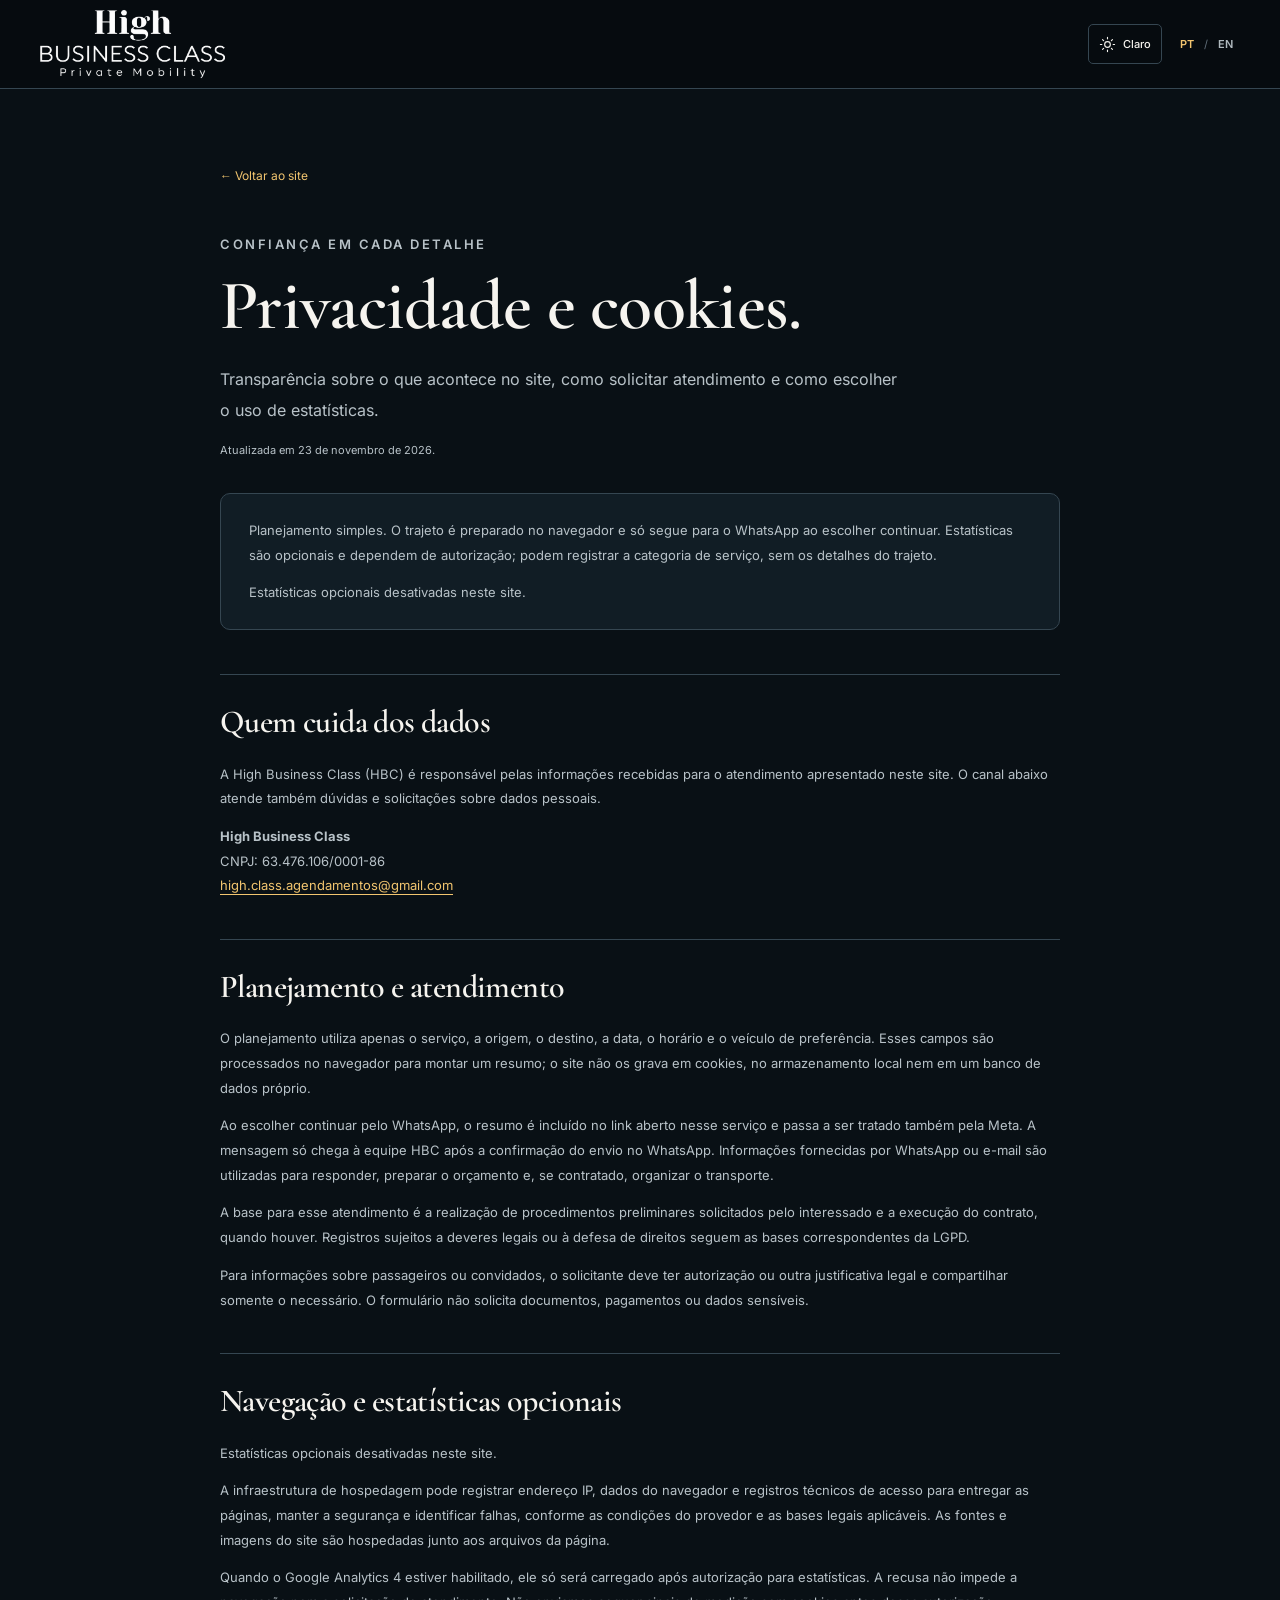
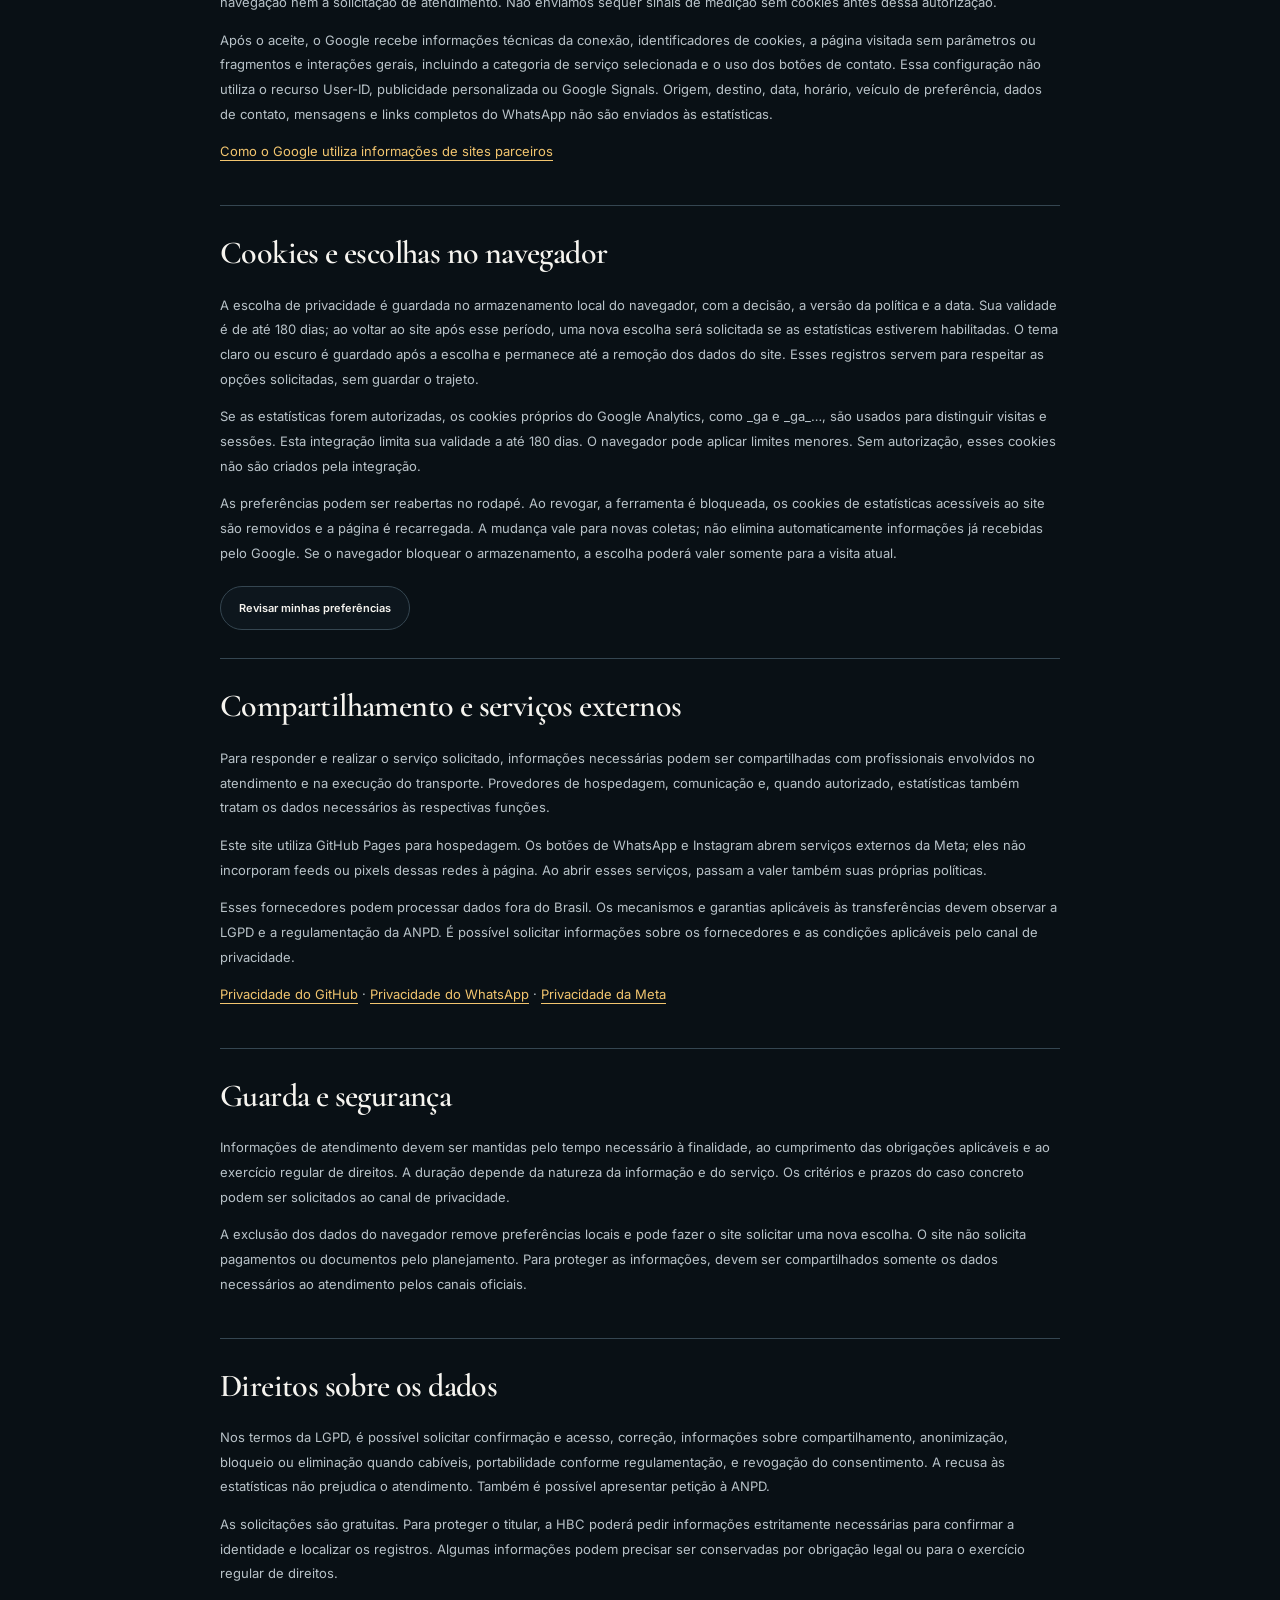
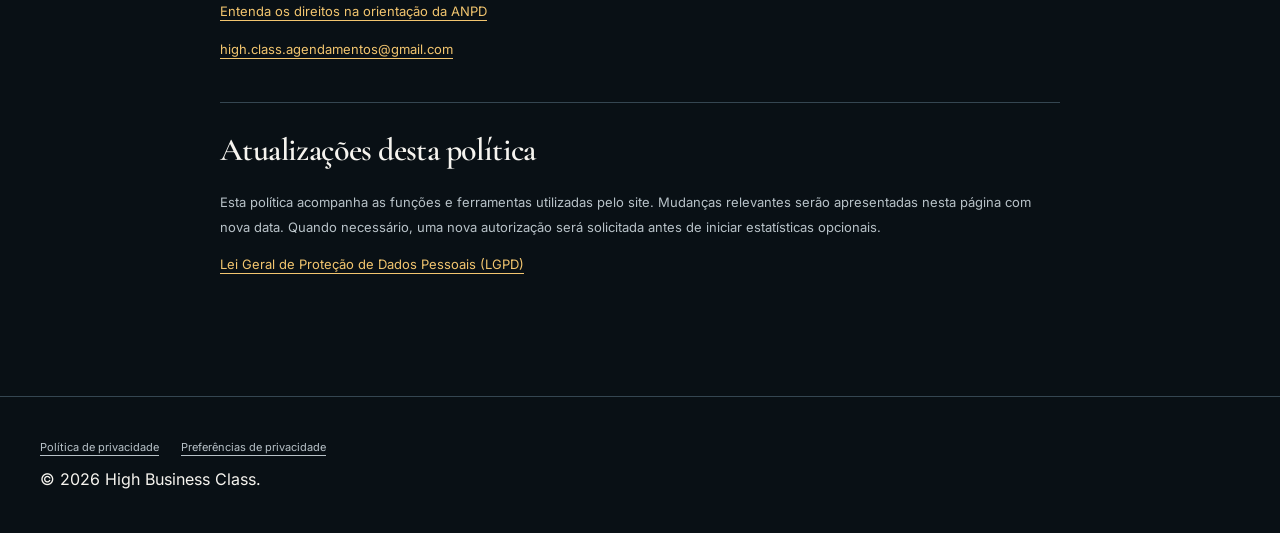
==== versoes/evolucao/privacidade.html @ b730ebbe "melhorando" ====
<!doctype html>
<html lang="pt-BR" data-theme="dark"><head><meta charset="utf-8"><meta name="viewport" content="width=device-width,initial-scale=1"><meta name="theme-color" content="#091015"><meta name="description" content="Política de privacidade, proteção de dados e preferências de cookies da High Business Class."><meta name="referrer" content="strict-origin-when-cross-origin"><title>Privacidade e cookies | High Business Class</title><script src="theme-init.js"></script><link rel="preload" href="assets/fonts/inter-latin.woff2" as="font" type="font/woff2" crossorigin><link rel="preload" href="assets/fonts/cormorant-latin.woff2" as="font" type="font/woff2" crossorigin><link rel="stylesheet" href="styles.css"><link rel="stylesheet" href="theme.css"><link rel="stylesheet" href="privacy.css"><script src="config.js" defer></script><script src="privacy-config.js" defer></script><script src="privacy.js" defer></script><script src="theme.js" defer></script></head><body class="privacy-page"><a data-privacy-pt="Pular para o conteúdo" data-privacy-en="Skip to content" class="skip-link" href="#conteudo">Pular para o conteúdo</a><header class="site-header"><div class="wrap header-inner"><a href="index.html" class="brand" aria-label="High Business Class — início" data-privacy-aria-pt="High Business Class — início" data-privacy-aria-en="High Business Class — home"><img class="logo" src="assets/logo-transparente.png" alt="High Business Class" width="1347" height="686"></a><div class="header-actions"><button id="theme-toggle" class="theme-toggle" type="button" aria-label="Ativar tema claro" disabled><svg class="icon theme-sun" viewBox="0 0 24 24" aria-hidden="true"><circle cx="12" cy="12" r="4"/><path d="M12 2v2m0 16v2M2 12h2m16 0h2M5 5l1.5 1.5m11 11L19 19M5 19l1.5-1.5m11-11L19 5"/></svg><svg class="icon theme-moon" viewBox="0 0 24 24" aria-hidden="true"><path d="M20.8 13.4A9 9 0 0 1 10.6 3.2 9 9 0 1 0 20.8 13.4Z"/></svg><span data-theme-label>Claro</span></button><div class="language" role="group" aria-label="Idioma / Language"><button class="lang-btn active" type="button" data-lang="pt" aria-pressed="true" lang="pt-BR">PT</button><span aria-hidden="true">/</span><button class="lang-btn" type="button" data-lang="en" aria-pressed="false" lang="en">EN</button></div></div></div></header><main id="conteudo" class="privacy-page-main"><a data-privacy-pt="← Voltar ao site" data-privacy-en="← Back to the website" href="index.html" class="privacy-back">← Voltar ao site</a><p data-privacy-pt="Confiança em cada detalhe" data-privacy-en="Care in every detail" class="kicker">Confiança em cada detalhe</p><h1 data-privacy-pt="Privacidade e cookies." data-privacy-en="Privacy and cookies.">Privacidade e cookies.</h1><p data-privacy-pt="Transparência sobre o que acontece no site, como solicitar atendimento e como escolher o uso de estatísticas." data-privacy-en="Transparency about what happens on the website, how service requests work and how to choose whether analytics are used." class="privacy-intro">Transparência sobre o que acontece no site, como solicitar atendimento e como escolher o uso de estatísticas.</p><p data-privacy-pt="Atualizada em 23 de novembro de 2026." data-privacy-en="Updated November 23, 2026." class="privacy-updated">Atualizada em 23 de novembro de 2026.</p><div class="privacy-summary"><p data-privacy-pt="Planejamento simples. O trajeto é preparado no navegador e só segue para o WhatsApp ao escolher continuar. Estatísticas são opcionais e dependem de autorização; podem registrar a categoria de serviço, sem os detalhes do trajeto." data-privacy-en="Simple planning. The journey is prepared in the browser and is passed to WhatsApp only when continuing is chosen. Analytics are optional and require permission; they may record the service category without journey details.">Planejamento simples. O trajeto é preparado no navegador e só segue para o WhatsApp ao escolher continuar. Estatísticas são opcionais e dependem de autorização; podem registrar a categoria de serviço, sem os detalhes do trajeto.</p><p data-privacy-status>Estatísticas opcionais desativadas neste site.</p></div><section><h2 data-privacy-pt="Quem cuida dos dados" data-privacy-en="Who handles the data">Quem cuida dos dados</h2><p data-privacy-pt="A High Business Class (HBC) é responsável pelas informações recebidas para o atendimento apresentado neste site. O canal abaixo atende também dúvidas e solicitações sobre dados pessoais." data-privacy-en="High Business Class (HBC) is responsible for information received to provide the services presented on this website. The contact below also handles personal data questions and requests.">A High Business Class (HBC) é responsável pelas informações recebidas para o atendimento apresentado neste site. O canal abaixo atende também dúvidas e solicitações sobre dados pessoais.</p><p><strong data-privacy-controller>High Business Class</strong><br><span data-privacy-tax-id>CNPJ: 63.476.106/0001-86</span><br><a href="mailto:high.class.agendamentos@gmail.com" data-privacy-email>high.class.agendamentos@gmail.com</a></p></section>
<section><h2 data-privacy-pt="Planejamento e atendimento" data-privacy-en="Journey planning and service">Planejamento e atendimento</h2><p data-privacy-pt="O planejamento utiliza apenas o serviço, a origem, o destino, a data, o horário e o veículo de preferência. Esses campos são processados no navegador para montar um resumo; o site não os grava em cookies, no armazenamento local nem em um banco de dados próprio." data-privacy-en="The planner uses only the service, pick-up, destination, date, time and preferred vehicle. These fields are processed in the browser to create a summary; the website does not save them in cookies, local storage or its own database.">O planejamento utiliza apenas o serviço, a origem, o destino, a data, o horário e o veículo de preferência. Esses campos são processados no navegador para montar um resumo; o site não os grava em cookies, no armazenamento local nem em um banco de dados próprio.</p><p data-privacy-pt="Ao escolher continuar pelo WhatsApp, o resumo é incluído no link aberto nesse serviço e passa a ser tratado também pela Meta. A mensagem só chega à equipe HBC após a confirmação do envio no WhatsApp. Informações fornecidas por WhatsApp ou e-mail são utilizadas para responder, preparar o orçamento e, se contratado, organizar o transporte." data-privacy-en="When continuing on WhatsApp, the summary is included in the link opened on that service and is also processed by Meta. The message reaches the HBC team only after sending is confirmed on WhatsApp. Details provided by WhatsApp or email are used to respond, prepare a quote and, if booked, arrange transportation.">Ao escolher continuar pelo WhatsApp, o resumo é incluído no link aberto nesse serviço e passa a ser tratado também pela Meta. A mensagem só chega à equipe HBC após a confirmação do envio no WhatsApp. Informações fornecidas por WhatsApp ou e-mail são utilizadas para responder, preparar o orçamento e, se contratado, organizar o transporte.</p><p data-privacy-pt="A base para esse atendimento é a realização de procedimentos preliminares solicitados pelo interessado e a execução do contrato, quando houver. Registros sujeitos a deveres legais ou à defesa de direitos seguem as bases correspondentes da LGPD." data-privacy-en="The legal basis for this service is taking preliminary steps requested by the individual and performing a contract, where applicable. Records subject to legal duties or the exercise of legal rights follow the corresponding LGPD bases.">A base para esse atendimento é a realização de procedimentos preliminares solicitados pelo interessado e a execução do contrato, quando houver. Registros sujeitos a deveres legais ou à defesa de direitos seguem as bases correspondentes da LGPD.</p><p data-privacy-pt="Para informações sobre passageiros ou convidados, o solicitante deve ter autorização ou outra justificativa legal e compartilhar somente o necessário. O formulário não solicita documentos, pagamentos ou dados sensíveis." data-privacy-en="For passenger or guest information, the person making the request must have permission or another lawful basis and share only what is necessary. The form does not request identity documents, payments or sensitive data.">Para informações sobre passageiros ou convidados, o solicitante deve ter autorização ou outra justificativa legal e compartilhar somente o necessário. O formulário não solicita documentos, pagamentos ou dados sensíveis.</p></section>
<section><h2 data-privacy-pt="Navegação e estatísticas opcionais" data-privacy-en="Browsing and optional analytics">Navegação e estatísticas opcionais</h2><p data-privacy-status role="status">Estatísticas opcionais desativadas neste site.</p><p data-privacy-pt="A infraestrutura de hospedagem pode registrar endereço IP, dados do navegador e registros técnicos de acesso para entregar as páginas, manter a segurança e identificar falhas, conforme as condições do provedor e as bases legais aplicáveis. As fontes e imagens do site são hospedadas junto aos arquivos da página." data-privacy-en="The hosting infrastructure may record IP addresses, browser information and technical access logs to deliver pages, maintain security and identify errors, subject to the provider’s terms and applicable legal bases. The website fonts and images are hosted with the page files.">A infraestrutura de hospedagem pode registrar endereço IP, dados do navegador e registros técnicos de acesso para entregar as páginas, manter a segurança e identificar falhas, conforme as condições do provedor e as bases legais aplicáveis. As fontes e imagens do site são hospedadas junto aos arquivos da página.</p><p data-privacy-pt="Quando o Google Analytics 4 estiver habilitado, ele só será carregado após autorização para estatísticas. A recusa não impede a navegação nem a solicitação de atendimento. Não enviamos sequer sinais de medição sem cookies antes dessa autorização." data-privacy-en="When Google Analytics 4 is enabled, it loads only after permission for analytics. Declining does not prevent browsing or requesting service. We do not send even cookieless measurement signals before this permission.">Quando o Google Analytics 4 estiver habilitado, ele só será carregado após autorização para estatísticas. A recusa não impede a navegação nem a solicitação de atendimento. Não enviamos sequer sinais de medição sem cookies antes dessa autorização.</p><p data-privacy-pt="Após o aceite, o Google recebe informações técnicas da conexão, identificadores de cookies, a página visitada sem parâmetros ou fragmentos e interações gerais, incluindo a categoria de serviço selecionada e o uso dos botões de contato. Essa configuração não utiliza o recurso User-ID, publicidade personalizada ou Google Signals. Origem, destino, data, horário, veículo de preferência, dados de contato, mensagens e links completos do WhatsApp não são enviados às estatísticas." data-privacy-en="After acceptance, Google receives connection information, cookie identifiers, the visited page without query strings or fragments, and general interactions, including the selected service category and use of contact buttons. This setup does not use User-ID, personalized advertising or Google Signals. Pick-up, destination, date, time, preferred vehicle, contact details, messages and full WhatsApp links are not sent to analytics.">Após o aceite, o Google recebe informações técnicas da conexão, identificadores de cookies, a página visitada sem parâmetros ou fragmentos e interações gerais, incluindo a categoria de serviço selecionada e o uso dos botões de contato. Essa configuração não utiliza o recurso User-ID, publicidade personalizada ou Google Signals. Origem, destino, data, horário, veículo de preferência, dados de contato, mensagens e links completos do WhatsApp não são enviados às estatísticas.</p><p><a data-privacy-pt="Como o Google utiliza informações de sites parceiros" data-privacy-en="How Google uses information from partner websites" href="https://policies.google.com/technologies/partner-sites?hl=pt-BR" target="_blank" rel="noopener noreferrer">Como o Google utiliza informações de sites parceiros</a></p></section>
<section><h2 data-privacy-pt="Cookies e escolhas no navegador" data-privacy-en="Cookies and browser choices">Cookies e escolhas no navegador</h2><p data-privacy-pt="A escolha de privacidade é guardada no armazenamento local do navegador, com a decisão, a versão da política e a data. Sua validade é de até 180 dias; ao voltar ao site após esse período, uma nova escolha será solicitada se as estatísticas estiverem habilitadas. O tema claro ou escuro é guardado após a escolha e permanece até a remoção dos dados do site. Esses registros servem para respeitar as opções solicitadas, sem guardar o trajeto." data-privacy-en="The privacy choice is saved in the browser’s local storage with the decision, policy version and date. It is valid for up to 180 days; on returning after that period, a new choice will be requested if analytics are enabled. The light or dark theme is saved after selection and remains until site data is removed. These records respect the requested options without storing the journey.">A escolha de privacidade é guardada no armazenamento local do navegador, com a decisão, a versão da política e a data. Sua validade é de até 180 dias; ao voltar ao site após esse período, uma nova escolha será solicitada se as estatísticas estiverem habilitadas. O tema claro ou escuro é guardado após a escolha e permanece até a remoção dos dados do site. Esses registros servem para respeitar as opções solicitadas, sem guardar o trajeto.</p><p data-privacy-pt="Se as estatísticas forem autorizadas, os cookies próprios do Google Analytics, como _ga e _ga_…, são usados para distinguir visitas e sessões. Esta integração limita sua validade a até 180 dias. O navegador pode aplicar limites menores. Sem autorização, esses cookies não são criados pela integração." data-privacy-en="If analytics are allowed, first-party Google Analytics cookies, such as _ga and _ga_…, distinguish visits and sessions. This integration limits their lifetime to up to 180 days. The browser may apply shorter limits. Without permission, this integration does not create these cookies.">Se as estatísticas forem autorizadas, os cookies próprios do Google Analytics, como _ga e _ga_…, são usados para distinguir visitas e sessões. Esta integração limita sua validade a até 180 dias. O navegador pode aplicar limites menores. Sem autorização, esses cookies não são criados pela integração.</p><p data-privacy-pt="As preferências podem ser reabertas no rodapé. Ao revogar, a ferramenta é bloqueada, os cookies de estatísticas acessíveis ao site são removidos e a página é recarregada. A mudança vale para novas coletas; não elimina automaticamente informações já recebidas pelo Google. Se o navegador bloquear o armazenamento, a escolha poderá valer somente para a visita atual." data-privacy-en="Preferences can be reopened in the footer. When permission is withdrawn, the tool is blocked, analytics cookies accessible to the website are removed and the page reloads. This affects new collection; it does not automatically erase information already received by Google. If the browser blocks storage, the choice may apply only to the current visit.">As preferências podem ser reabertas no rodapé. Ao revogar, a ferramenta é bloqueada, os cookies de estatísticas acessíveis ao site são removidos e a página é recarregada. A mudança vale para novas coletas; não elimina automaticamente informações já recebidas pelo Google. Se o navegador bloquear o armazenamento, a escolha poderá valer somente para a visita atual.</p><button data-privacy-pt="Revisar minhas preferências" data-privacy-en="Review my preferences" type="button" class="privacy-choice privacy-preference-button" data-privacy-open hidden>Revisar minhas preferências</button></section>
<section><h2 data-privacy-pt="Compartilhamento e serviços externos" data-privacy-en="Sharing and external services">Compartilhamento e serviços externos</h2><p data-privacy-pt="Para responder e realizar o serviço solicitado, informações necessárias podem ser compartilhadas com profissionais envolvidos no atendimento e na execução do transporte. Provedores de hospedagem, comunicação e, quando autorizado, estatísticas também tratam os dados necessários às respectivas funções." data-privacy-en="To respond and provide the requested service, necessary information may be shared with professionals involved in handling the request and delivering transportation. Hosting, communication and, when allowed, analytics providers also process information needed for their respective functions.">Para responder e realizar o serviço solicitado, informações necessárias podem ser compartilhadas com profissionais envolvidos no atendimento e na execução do transporte. Provedores de hospedagem, comunicação e, quando autorizado, estatísticas também tratam os dados necessários às respectivas funções.</p><p data-privacy-pt="Este site utiliza GitHub Pages para hospedagem. Os botões de WhatsApp e Instagram abrem serviços externos da Meta; eles não incorporam feeds ou pixels dessas redes à página. Ao abrir esses serviços, passam a valer também suas próprias políticas." data-privacy-en="This website uses GitHub Pages for hosting. The WhatsApp and Instagram buttons open external Meta services; they do not embed feeds or tracking pixels from these networks in the page. When these services are opened, their own policies also apply.">Este site utiliza GitHub Pages para hospedagem. Os botões de WhatsApp e Instagram abrem serviços externos da Meta; eles não incorporam feeds ou pixels dessas redes à página. Ao abrir esses serviços, passam a valer também suas próprias políticas.</p><p data-privacy-pt="Esses fornecedores podem processar dados fora do Brasil. Os mecanismos e garantias aplicáveis às transferências devem observar a LGPD e a regulamentação da ANPD. É possível solicitar informações sobre os fornecedores e as condições aplicáveis pelo canal de privacidade." data-privacy-en="These providers may process data outside Brazil. The applicable transfer mechanisms and safeguards must follow the LGPD and ANPD regulations. Information about providers and the applicable arrangements can be requested through the privacy contact.">Esses fornecedores podem processar dados fora do Brasil. Os mecanismos e garantias aplicáveis às transferências devem observar a LGPD e a regulamentação da ANPD. É possível solicitar informações sobre os fornecedores e as condições aplicáveis pelo canal de privacidade.</p><p><a data-privacy-pt="Privacidade do GitHub" data-privacy-en="GitHub privacy" href="https://docs.github.com/en/site-policy/privacy-policies/github-general-privacy-statement" target="_blank" rel="noopener noreferrer">Privacidade do GitHub</a> · <a data-privacy-pt="Privacidade do WhatsApp" data-privacy-en="WhatsApp privacy" href="https://www.whatsapp.com/legal/privacy-policy" target="_blank" rel="noopener noreferrer">Privacidade do WhatsApp</a> · <a data-privacy-pt="Privacidade da Meta" data-privacy-en="Meta privacy" href="https://www.facebook.com/privacy/policy/" target="_blank" rel="noopener noreferrer">Privacidade da Meta</a></p></section>
<section><h2 data-privacy-pt="Guarda e segurança" data-privacy-en="Retention and security">Guarda e segurança</h2><p data-privacy-pt="Informações de atendimento devem ser mantidas pelo tempo necessário à finalidade, ao cumprimento das obrigações aplicáveis e ao exercício regular de direitos. A duração depende da natureza da informação e do serviço. Os critérios e prazos do caso concreto podem ser solicitados ao canal de privacidade." data-privacy-en="Service information should be retained for the time needed for its purpose, applicable obligations and the exercise of legal rights. The period depends on the information and service involved. The criteria and timeframes applicable to a specific case can be requested through the privacy contact.">Informações de atendimento devem ser mantidas pelo tempo necessário à finalidade, ao cumprimento das obrigações aplicáveis e ao exercício regular de direitos. A duração depende da natureza da informação e do serviço. Os critérios e prazos do caso concreto podem ser solicitados ao canal de privacidade.</p><p data-privacy-pt="A exclusão dos dados do navegador remove preferências locais e pode fazer o site solicitar uma nova escolha. O site não solicita pagamentos ou documentos pelo planejamento. Para proteger as informações, devem ser compartilhados somente os dados necessários ao atendimento pelos canais oficiais." data-privacy-en="Deleting browser site data removes local preferences and may prompt a new choice. The planner does not request payments or identity documents. To protect information, only details needed for the service should be shared through official channels.">A exclusão dos dados do navegador remove preferências locais e pode fazer o site solicitar uma nova escolha. O site não solicita pagamentos ou documentos pelo planejamento. Para proteger as informações, devem ser compartilhados somente os dados necessários ao atendimento pelos canais oficiais.</p></section>
<section><h2 data-privacy-pt="Direitos sobre os dados" data-privacy-en="Personal data rights">Direitos sobre os dados</h2><p data-privacy-pt="Nos termos da LGPD, é possível solicitar confirmação e acesso, correção, informações sobre compartilhamento, anonimização, bloqueio ou eliminação quando cabíveis, portabilidade conforme regulamentação, e revogação do consentimento. A recusa às estatísticas não prejudica o atendimento. Também é possível apresentar petição à ANPD." data-privacy-en="Under the LGPD, requests may include confirmation and access, correction, sharing information, anonymization, blocking or deletion where applicable, portability under applicable regulations, and withdrawal of consent. Declining analytics does not affect the service. A petition may also be submitted to the ANPD.">Nos termos da LGPD, é possível solicitar confirmação e acesso, correção, informações sobre compartilhamento, anonimização, bloqueio ou eliminação quando cabíveis, portabilidade conforme regulamentação, e revogação do consentimento. A recusa às estatísticas não prejudica o atendimento. Também é possível apresentar petição à ANPD.</p><p data-privacy-pt="As solicitações são gratuitas. Para proteger o titular, a HBC poderá pedir informações estritamente necessárias para confirmar a identidade e localizar os registros. Algumas informações podem precisar ser conservadas por obrigação legal ou para o exercício regular de direitos." data-privacy-en="Requests are free of charge. To protect the individual, HBC may request information strictly necessary to confirm identity and locate records. Some information may need to be retained for legal obligations or the exercise of legal rights.">As solicitações são gratuitas. Para proteger o titular, a HBC poderá pedir informações estritamente necessárias para confirmar a identidade e localizar os registros. Algumas informações podem precisar ser conservadas por obrigação legal ou para o exercício regular de direitos.</p><p><a data-privacy-pt="Entenda os direitos na orientação da ANPD" data-privacy-en="Read the ANPD guidance on data rights" href="https://www.gov.br/anpd/pt-br/assuntos/titular-de-dados/direito-dos-titulares" target="_blank" rel="noopener noreferrer">Entenda os direitos na orientação da ANPD</a></p><p><a href="mailto:high.class.agendamentos@gmail.com" data-privacy-email>high.class.agendamentos@gmail.com</a></p></section>
<section><h2 data-privacy-pt="Atualizações desta política" data-privacy-en="Updates to this policy">Atualizações desta política</h2><p data-privacy-pt="Esta política acompanha as funções e ferramentas utilizadas pelo site. Mudanças relevantes serão apresentadas nesta página com nova data. Quando necessário, uma nova autorização será solicitada antes de iniciar estatísticas opcionais." data-privacy-en="This policy reflects the features and tools used by the website. Relevant changes will be shown on this page with a new date. When needed, fresh permission will be requested before optional analytics begin.">Esta política acompanha as funções e ferramentas utilizadas pelo site. Mudanças relevantes serão apresentadas nesta página com nova data. Quando necessário, uma nova autorização será solicitada antes de iniciar estatísticas opcionais.</p><p><a data-privacy-pt="Lei Geral de Proteção de Dados Pessoais (LGPD)" data-privacy-en="Brazilian General Data Protection Law (LGPD)" href="https://www.planalto.gov.br/ccivil_03/_ato2015-2018/2018/lei/l13709.htm" target="_blank" rel="noopener noreferrer">Lei Geral de Proteção de Dados Pessoais (LGPD)</a></p></section></main><footer><div class="wrap"><div class="privacy-links"><a data-privacy-pt="Política de privacidade" data-privacy-en="Privacy policy" href="privacidade.html" data-privacy-policy-link>Política de privacidade</a><button data-privacy-pt="Preferências de privacidade" data-privacy-en="Privacy preferences" type="button" class="privacy-link-button" data-privacy-open hidden>Preferências de privacidade</button></div><p data-privacy-pt="© 2026 High Business Class." data-privacy-en="© 2026 High Business Class." class="privacy-updated">© 2026 High Business Class.</p></div></footer><aside id="privacy-banner" class="privacy-banner" aria-labelledby="privacy-banner-title" hidden>
<div><h2 data-privacy-pt="Uma escolha sobre a sua privacidade" data-privacy-en="A choice about your privacy" id="privacy-banner-title">Uma escolha sobre a sua privacidade</h2><p data-privacy-pt="Com autorização, usamos o Google Analytics para entender o uso do site e melhorar a experiência. A categoria de serviço pode ser medida; os detalhes do trajeto ficam de fora. Aceitar é opcional e a recusa não limita o atendimento." data-privacy-en="With permission, we use Google Analytics to understand website usage and improve the experience. The service category may be measured; journey details are excluded. Accepting is optional and declining does not limit the service.">Com autorização, usamos o Google Analytics para entender o uso do site e melhorar a experiência. A categoria de serviço pode ser medida; os detalhes do trajeto ficam de fora. Aceitar é opcional e a recusa não limita o atendimento.</p><p><a data-privacy-pt="Leia a política de privacidade" data-privacy-en="Read the privacy policy" href="privacidade.html" data-privacy-policy-link>Leia a política de privacidade</a></p></div>
<div class="privacy-banner-actions"><button data-privacy-pt="Rejeitar estatísticas" data-privacy-en="Reject analytics" type="button" class="privacy-choice" data-privacy-reject>Rejeitar estatísticas</button><button data-privacy-pt="Aceitar estatísticas" data-privacy-en="Accept analytics" type="button" class="privacy-choice" data-privacy-accept>Aceitar estatísticas</button><button data-privacy-pt="Escolher preferências" data-privacy-en="Choose preferences" type="button" class="privacy-link-button" data-privacy-open>Escolher preferências</button></div>
</aside>
<dialog id="privacy-dialog" class="privacy-dialog" aria-labelledby="privacy-dialog-title" aria-describedby="privacy-dialog-description" aria-modal="true">
<div class="privacy-dialog-heading"><h2 data-privacy-pt="Privacidade, com clareza." data-privacy-en="Privacy, made clear." id="privacy-dialog-title">Privacidade, com clareza.</h2><button class="privacy-close" type="button" data-privacy-close aria-label="Fechar preferências" data-privacy-aria-pt="Fechar preferências" data-privacy-aria-en="Close preferences">×</button></div><p data-privacy-pt="As funções do site continuam disponíveis em qualquer escolha. É possível alterar a autorização a qualquer momento neste painel." data-privacy-en="The website remains available whichever option is chosen. Permission can be changed at any time in this panel." id="privacy-dialog-description">As funções do site continuam disponíveis em qualquer escolha. É possível alterar a autorização a qualquer momento neste painel.</p><div class="privacy-category"><h3><span data-privacy-pt="Funcionamento e preferências" data-privacy-en="Functionality and preferences">Funcionamento e preferências</span><span data-privacy-pt="Sempre disponíveis" data-privacy-en="Always available">Sempre disponíveis</span></h3><p data-privacy-pt="Guardamos a escolha de privacidade e o tema solicitado no próprio navegador. Os dados do planejamento não são gravados nesse armazenamento." data-privacy-en="The privacy choice and selected theme are saved in the browser itself. Journey details are not saved in this storage.">Guardamos a escolha de privacidade e o tema solicitado no próprio navegador. Os dados do planejamento não são gravados nesse armazenamento.</p></div><div class="privacy-category"><label for="privacy-analytics"><span data-privacy-pt="Estatísticas de navegação" data-privacy-en="Browsing analytics">Estatísticas de navegação</span><input id="privacy-analytics" type="checkbox" disabled></label><p data-privacy-pt="Se autorizado, o Google Analytics utiliza cookies para medir visitas, interações gerais e a categoria de serviço. Origem, destino, data, horário, veículo de preferência, mensagens e contatos ficam de fora. Sem publicidade personalizada." data-privacy-en="If allowed, Google Analytics uses cookies to measure visits, general interactions and the service category. Pick-up, destination, date, time, preferred vehicle, messages and contact details are excluded. No personalized advertising.">Se autorizado, o Google Analytics utiliza cookies para medir visitas, interações gerais e a categoria de serviço. Origem, destino, data, horário, veículo de preferência, mensagens e contatos ficam de fora. Sem publicidade personalizada.</p><p data-privacy-status role="status">Estatísticas opcionais desativadas neste site.</p></div><p data-privacy-pt="Ao retirar uma autorização já ativa, a página será atualizada para interromper a ferramenta. Isso não apaga automaticamente dados enviados anteriormente; a exclusão pode ser solicitada pelo canal indicado na política." data-privacy-en="When existing permission is withdrawn, the page will reload to stop the tool. This does not automatically erase data already sent; deletion can be requested using the contact in the policy.">Ao retirar uma autorização já ativa, a página será atualizada para interromper a ferramenta. Isso não apaga automaticamente dados enviados anteriormente; a exclusão pode ser solicitada pelo canal indicado na política.</p><p><a data-privacy-pt="Conheça a política de privacidade" data-privacy-en="View the privacy policy" href="privacidade.html" data-privacy-policy-link>Conheça a política de privacidade</a></p><p data-privacy-storage-note role="status" hidden></p><div class="privacy-dialog-actions"><button data-privacy-pt="Rejeitar estatísticas" data-privacy-en="Reject analytics" type="button" class="privacy-choice" data-privacy-reject>Rejeitar estatísticas</button><button data-privacy-pt="Aceitar estatísticas" data-privacy-en="Accept analytics" type="button" class="privacy-choice" data-privacy-accept>Aceitar estatísticas</button><button data-privacy-pt="Salvar preferências" data-privacy-en="Save preferences" type="button" class="privacy-choice privacy-save" data-privacy-save>Salvar preferências</button></div></dialog></body></html>
---- versoes/evolucao/styles.css ----
@font-face{font-family:Inter;src:url('assets/fonts/inter-latin.woff2') format('woff2');font-style:normal;font-weight:100 900;font-display:swap}
@font-face{font-family:'Cormorant Garamond';src:url('assets/fonts/cormorant-latin.woff2') format('woff2');font-style:normal;font-weight:500 700;font-display:swap}
@font-face{font-family:'Cormorant Garamond';src:url('assets/fonts/cormorant-italic-latin.woff2') format('woff2');font-style:italic;font-weight:500 700;font-display:swap}
:root{--bg:#091015;--bg2:#0d151b;--card:#111a21;--gold:#d9a94f;--gold2:#f2c56f;--white:#f6f4ef;--muted:#b1babf;--line:#2b363f;--wa:#20a951;--radius:8px}
*{box-sizing:border-box}html{scroll-behavior:smooth;scroll-padding-top:100px}body{margin:0;background:var(--bg);color:var(--white);font-family:Inter,Arial,sans-serif;-webkit-font-smoothing:antialiased}a{color:inherit;text-decoration:none}button,input{font:inherit}button,a{-webkit-tap-highlight-color:transparent}button{cursor:pointer}img{max-width:100%;display:block}button{color:inherit}a:focus-visible,button:focus-visible,summary:focus-visible{outline:3px solid var(--gold2);outline-offset:5px}a,button{touch-action:manipulation}h1,h2,h3,p{margin-top:0}h1,h2{font-family:'Cormorant Garamond',Georgia,serif;font-weight:600}h1,h2{text-wrap:balance}h2{font-size:clamp(38px,4vw,54px);line-height:1.04;letter-spacing:-.6px;margin-bottom:15px}.wrap{width:min(1200px,calc(100% - 80px));margin-inline:auto}.icon{height:22px;width:22px;flex-shrink:0;fill:none;stroke:currentColor;stroke-width:1.6;stroke-linecap:round;stroke-linejoin:round}.icon .filled{fill:currentColor;stroke:none}.icon-library{position:absolute;width:0;height:0;overflow:hidden}.skip-link{position:fixed;left:16px;top:12px;background:var(--gold2);color:#10171d;padding:12px 20px;border-radius:4px;z-index:300;transform:translateY(-180%)}.skip-link:focus{transform:none}[hidden]{display:none!important}.kicker,.eyebrow{font-size:11px;font-weight:600;letter-spacing:2.5px;text-transform:uppercase;color:var(--gold2);line-height:1.7;margin-bottom:13px}.gold-text{color:var(--gold2);font-weight:500}.btn{display:inline-flex;align-items:center;justify-content:center;gap:16px;border-radius:26px;min-height:48px;padding:13px 22px;border:1px solid var(--gold);font-size:12px;line-height:1.35;font-weight:700;transition:background .2s,border-color .2s;white-space:nowrap}.btn .icon{width:17px;height:17px}.btn.gold{color:#10171d;background:var(--gold)}.btn.gold:hover{background:var(--gold2);border-color:var(--gold2)}.btn.dark{color:var(--white);background:#111a21;border-color:#62707b}.btn.dark:hover{background:#1c2933;border-color:var(--gold2)}.text-link{display:inline-flex;gap:16px;align-items:center;font-size:12px;font-weight:600;color:var(--gold2);min-height:40px}.text-link .icon{width:18px;height:18px;transition:transform .2s}.text-link:hover .icon{transform:translateX(4px)}
.site-header{position:sticky;top:0;z-index:100;background:rgba(7,12,16,.96);border-bottom:1px solid var(--line);backdrop-filter:blur(12px)}.header-inner{min-height:88px;display:flex;gap:25px;align-items:center}.brand{flex-shrink:0}.logo{width:177px;height:auto}.links{display:flex;gap:22px;margin-left:auto;align-items:center;font-size:12px;color:#e1e5e7}.links a{min-height:44px;display:flex;align-items:center;white-space:nowrap}.links a:hover{color:var(--gold2)}.header-actions{display:flex;align-items:center;gap:17px}.header-quote{font-size:11px;min-height:41px;padding:10px 17px;gap:12px}.header-quote .icon{width:15px;height:15px}.language{display:flex;align-items:center;font-size:11px;gap:3px}.language>span{color:#62707b}.lang-btn{min-width:29px;min-height:39px;padding:7px 4px;border:0;background:transparent;color:#afb9be;font-size:11px;font-weight:600}.lang-btn.active{color:var(--gold2)}.menu-toggle{display:none;background:transparent;border:1px solid #36424b;border-radius:5px;width:42px;height:42px;align-items:center;justify-content:center}
.hero{min-height:650px;position:relative;display:flex;align-items:center;overflow:hidden;background:#05090c}.hero-photo{position:absolute;inset:0;width:100%;height:100%;object-fit:cover;object-position:65% 52%}.hero:after{content:'';position:absolute;inset:0;background:linear-gradient(90deg,rgba(5,13,18,.97) 0%,rgba(5,13,18,.9) 27%,rgba(5,13,18,.63) 47%,rgba(5,13,18,.2) 68%,rgba(5,13,18,.08) 100%)}.hero-wrap{position:relative;z-index:2}.hero-content{padding:94px 0 107px;max-width:645px}.eyebrow{letter-spacing:2px;margin-bottom:21px}.hero h1{font-size:clamp(56px,5.6vw,78px);line-height:.98;letter-spacing:-1.2px;margin-bottom:27px}.hero h1>span,.hero h1>em{display:block}.hero h1>em{margin-top:8px}.hero-description{font-size:15px;line-height:1.8;color:#d8dee1;max-width:490px;margin-bottom:30px}.hero-actions{display:flex;flex-wrap:wrap;gap:12px}.hero-caption{position:absolute;right:28px;bottom:19px;font-size:9px;letter-spacing:.3px;color:#e4e7e9;z-index:2;text-shadow:0 1px 4px #000}.featurebar{background:#101920;border-top:1px solid var(--line);border-bottom:1px solid var(--line)}.features{display:grid;grid-template-columns:repeat(5,1fr)}.feature{padding:25px 18px;display:flex;align-items:center;gap:12px;border-right:1px solid var(--line);font-size:11px;line-height:1.6;font-weight:500}.feature:first-child{padding-left:0}.feature:last-child{border-right:0;padding-right:0}.feature .icon{color:var(--gold2);width:25px;height:25px}
section:not(.hero):not(.contact-banner):not(.booking-review){padding-block:86px}.section-top{display:flex;align-items:flex-end;justify-content:space-between;gap:48px;margin-bottom:34px}.section-top>div{max-width:780px}.section-top h2{max-width:750px}.section-description{font-size:13px;line-height:1.8;color:var(--muted);margin-bottom:0}.section-top>.btn{flex-shrink:0;margin-bottom:3px}.services-section{background:#0c151b}.service-grid{display:grid;grid-template-columns:repeat(3,minmax(0,1fr));gap:23px}.service{background:#111d25;border:1px solid #2a3740;border-radius:var(--radius);overflow:hidden;transition:border-color .2s}.service:hover{border-color:#846b3d}.service-img{aspect-ratio:1.62;overflow:hidden;background:#1b252b}.service-img img{width:100%;height:100%;object-fit:cover}.service-body{padding:22px 23px 18px}.service-title{display:flex;gap:12px;align-items:baseline;margin-bottom:10px}.service-index{font-size:10px;font-weight:500;letter-spacing:1px;color:var(--gold)}.service h3{font-family:Inter,Arial,sans-serif;font-size:16px;font-weight:600;letter-spacing:-.3px;margin:0;line-height:1.4}.service-body>p{font-size:12px;line-height:1.8;color:var(--muted);min-height:44px;margin-bottom:15px}.service .text-link{width:100%;border-top:1px solid #2a3740;padding-top:15px;justify-content:space-between}.image-note{font-size:10px;color:#95a0a7;margin:20px 0 0;text-align:right}.fleet-section{background:#091015}.gallery-tip{color:#a6b1b7;font-size:11px;line-height:1.7;flex-shrink:0;margin:0 0 5px}.fleet-grid{display:grid;grid-template-columns:repeat(4,minmax(0,1fr));gap:18px}.vehicle{background:#0e171e;border:1px solid #29353e;border-radius:var(--radius);overflow:hidden}.vehicle-main{display:block;position:relative;border:0;padding:0;width:100%;height:185px;background:#091015}.vehicle-main img{width:100%;height:100%;object-fit:cover}.vehicle-main>.icon{position:absolute;right:10px;bottom:10px;background:rgba(6,12,16,.8);padding:7px;width:33px;height:33px;border-radius:4px;color:#f6f4ef}.vehicle-main:hover>.icon{background:#6d5226}.vehicle-body{padding:18px 15px 15px}.vehicle h3{font-size:13px;font-weight:600;line-height:1.4;margin-bottom:7px}.vehicle-body>p{font-size:10px;color:var(--muted);line-height:1.6;margin-bottom:15px}.vehicle-links{display:flex;min-height:107px;flex-direction:column;justify-content:flex-end;gap:10px}.vehicle .text-link{font-size:10px;gap:10px;justify-content:space-between;width:100%}.mini-gallery{display:flex;gap:6px;margin-bottom:auto}.thumbnail{position:relative;padding:0;border:1px solid #3c4c57;border-radius:4px;overflow:hidden;background:#091015;width:60px;height:43px}.thumbnail img{width:100%;height:100%;object-fit:cover}.thumbnail .icon{display:none}.thumbnail:hover{border-color:var(--gold2)}
.contact-banner{position:relative;overflow:hidden;isolation:isolate;background:#0a151b;padding:68px 0}.contact-photo{position:absolute;inset:0;width:100%;height:100%;object-fit:cover;object-position:center 40%;z-index:-2}.contact-banner:after{content:'';position:absolute;inset:0;z-index:-1;background:linear-gradient(90deg,rgba(4,12,18,.97),rgba(4,12,18,.88) 40%,rgba(4,12,18,.55))}.contact-grid{display:grid;grid-template-columns:minmax(0,1fr) 365px;gap:85px;align-items:center}.contact-content h2{font-size:clamp(43px,4.5vw,62px);line-height:1.01;margin-bottom:19px}.contact-content h2>span,.contact-content h2>em{display:block}.contact-content h2>em{margin-top:6px}.contact-content>p:not(.kicker){font-size:13px;line-height:1.9;max-width:370px;color:#c2cbd0;margin-bottom:0}.contact-card{padding:27px;border:1px solid #52606b;border-radius:var(--radius);background:rgba(10,21,28,.94)}.contact-card>.kicker{font-size:10px;margin-bottom:15px}.contact-number{display:flex;align-items:center;gap:11px;font-size:22px;font-weight:600;margin-bottom:23px;letter-spacing:-.4px}.contact-number .icon{width:20px;height:20px;color:var(--gold2)}.contact-card .btn{width:100%;justify-content:space-between}.contact-email{display:flex;align-items:center;gap:9px;font-size:10px;line-height:1.7;color:#ccd4d9;margin-top:20px}.contact-email .icon{width:16px;height:16px}.contact-email span{overflow-wrap:anywhere}.social-link{display:inline-flex;align-items:center;gap:9px;min-height:42px;font-size:11px;color:var(--gold2)}.social-link .icon{width:17px;height:17px}.contact-card .social-link{margin-top:10px}
.founder-section{background:#0d161d}.founder-grid{display:grid;grid-template-columns:minmax(0,.77fr) minmax(0,1.3fr);gap:74px;align-items:start}.founder-photo-wrap{margin:11px 0 0;position:sticky;top:123px}.founder-photo{width:100%;height:auto;aspect-ratio:3/4.3;object-fit:cover;object-position:center 25%;border-radius:6px;border:1px solid #3a4851}.founder-photo-wrap:before{content:'';position:absolute;left:13px;right:-13px;top:13px;bottom:87px;border:1px solid #715d38;border-radius:6px;z-index:-1}.founder-photo-wrap figcaption{padding:20px 0 0;display:grid;gap:6px}.founder-photo-wrap figcaption strong{font-family:'Cormorant Garamond',Georgia,serif;font-size:27px;font-weight:500}.founder-photo-wrap figcaption span{font-size:9px;letter-spacing:1.1px;text-transform:uppercase;color:var(--gold2);line-height:1.6}.founder-copy h2{max-width:560px;font-size:clamp(39px,3.7vw,52px);margin-bottom:26px}.founder-copy>p:not(.kicker){font-size:13px;line-height:1.95;color:#b8c2c8;margin-bottom:17px}.founder-copy>p.founder-closing{color:#f0ece3;margin-top:24px}.founder-signature{font-family:'Cormorant Garamond',Georgia,serif;font-size:29px;margin-top:26px;padding-top:20px;border-top:1px solid #34434d}.founder-signature span{display:block;font-family:Inter,Arial,sans-serif;font-size:9px;letter-spacing:1.3px;text-transform:uppercase;color:var(--gold2);margin-top:9px;line-height:1.7}
footer{background:#071016;border-top:1px solid #28343e;padding:45px 0 22px}.footer{display:grid;grid-template-columns:1fr .85fr 1.25fr;gap:60px;align-items:start}.footer-logo{width:177px;height:auto}.footer-tagline{font-size:10px;line-height:1.9;color:#96a4ad;max-width:230px;margin-top:16px;margin-bottom:0}.footer-links{display:grid;grid-template-columns:repeat(2,1fr);gap:0 20px;font-size:11px;color:#bcc7ce}.footer-links>a{display:flex;align-items:center;min-height:35px}.footer-links>a:hover{color:var(--gold2)}.footer-contact{display:grid;gap:13px;font-size:11px;color:#c3cdd4;padding-top:6px}.footer-contact>a{overflow-wrap:anywhere;line-height:1.7}.contact-link{display:flex;align-items:center;gap:12px}.contact-link .icon{width:15px;height:15px;color:var(--gold2)}.copyright{border-top:1px solid #26333d;padding-top:20px;margin-top:35px;display:flex;justify-content:space-between;gap:20px;font-size:9px;color:#87959e;line-height:1.7}.float-wa{position:fixed;right:23px;bottom:23px;display:grid;place-items:center;z-index:90;background:var(--wa);color:#fff;width:56px;height:56px;border:1px solid #5bc882;border-radius:50%;box-shadow:0 7px 25px #0006}.float-wa .icon{width:29px;height:29px;stroke-width:1.5}.float-wa:hover{background:#16863d}.gallery-dialog{width:min(1000px,calc(100vw - 36px));max-height:calc(100dvh - 40px);padding:49px 20px 20px;background:#0d171f;border:1px solid #495b67;border-radius:8px;color:var(--white);overflow:auto}.gallery-dialog::backdrop{background:rgba(0,5,9,.91)}.gallery-dialog figure{margin:0}.gallery-dialog figure>img{margin:auto;max-height:calc(100dvh - 140px);width:auto;object-fit:contain}.gallery-dialog figcaption{text-align:center;color:#d9e0e4;font-size:12px;padding-top:16px;line-height:1.7}.gallery-close{position:absolute;top:10px;right:12px;display:grid;place-items:center;background:#22343f;border:1px solid #4c606d;border-radius:50%;height:33px;width:33px}.gallery-close .icon{height:19px;width:19px}
@media(min-width:1500px){.hero{min-height:700px}.hero-photo{object-position:center 50%}}
@media(max-width:1180px){.wrap{width:calc(100% - 56px)}.header-inner{gap:18px}.links{gap:15px;font-size:11px}.header-actions{gap:12px}.logo{width:157px}.header-quote{padding-inline:13px;gap:8px}.header-quote .icon{display:none}.hero h1{font-size:70px}.section-top{gap:30px}.section-top>div{max-width:650px}.section-top h2{font-size:48px}.service-grid{gap:17px}.service-body{padding:20px 18px 16px}.service h3{font-size:14px}.fleet-grid{gap:13px}.vehicle-main{height:170px}.vehicle-body{padding-inline:12px}.vehicle h3{font-size:12px}.vehicle-body>p{font-size:9px}.contact-grid{gap:50px}.founder-grid{gap:58px}.footer{gap:38px}}
@media(max-width:980px){html{scroll-padding-top:90px}.header-inner{min-height:78px}.logo{width:165px}.header-actions{margin-left:auto;gap:20px}.header-quote{padding:10px 17px}.header-quote .icon{display:block}.menu-toggle{display:flex}.links{position:absolute;top:100%;left:0;right:0;display:none;margin:0;padding:16px 28px 22px;flex-direction:column;align-items:stretch;gap:0;background:#091218;border-bottom:1px solid #475864;box-shadow:0 16px 30px #0008;font-size:14px}.links.is-open,.links.open{display:flex}.links a{padding:14px 2px;min-height:50px;border-bottom:1px solid #263640}.hero{min-height:635px}.hero-content{max-width:590px;padding-top:80px;padding-bottom:90px}.hero h1{font-size:68px;max-width:580px}.hero-photo{object-position:65% center}.hero:after{background:linear-gradient(90deg,rgba(5,13,18,.98),rgba(5,13,18,.86) 35%,rgba(5,13,18,.48) 70%,rgba(5,13,18,.2))}.features{grid-template-columns:repeat(5,minmax(0,1fr))}.feature{padding:20px 12px;gap:9px;flex-direction:column;align-items:flex-start;font-size:10px}.feature .icon{width:23px;height:23px}.section-top{display:block}.section-top>.btn{margin-top:22px}.section-top>div{max-width:none}.service-grid{grid-template-columns:repeat(2,minmax(0,1fr));gap:22px}.service h3{font-size:16px}.service-body{padding:22px}.service-body>p{min-height:22px}.fleet-grid{grid-template-columns:repeat(2,minmax(0,1fr));gap:22px}.vehicle-main{height:230px}.vehicle-body{padding:20px}.vehicle h3{font-size:15px}.vehicle-body>p{font-size:11px}.vehicle-links{min-height:94px}.vehicle .text-link{font-size:11px}.gallery-tip{margin-top:16px}.contact-grid{grid-template-columns:minmax(0,1fr) 325px;gap:30px}.contact-card{padding:23px}.contact-number{font-size:19px}.contact-card>.btn{padding-inline:17px;font-size:11px}.contact-content h2{font-size:48px}.contact-email{font-size:9px;gap:7px}.contact-email .icon{width:14px}.founder-grid{gap:40px;grid-template-columns:minmax(0,.8fr) minmax(0,1.2fr)}.founder-copy h2{font-size:42px}.founder-copy>p:not(.kicker){font-size:12px}.founder-photo{aspect-ratio:3/4.4}.footer{grid-template-columns:1fr 1fr;gap:35px}.footer-contact{grid-column:1/-1;grid-template-columns:1fr 1fr;border-top:1px solid #26333d;padding-top:22px}.copyright{margin-top:25px}}
@media(max-width:700px){.wrap{width:calc(100% - 40px)}.header-inner{min-height:73px;gap:12px}.logo{width:143px}.header-actions{gap:12px}.header-quote{display:none}.language{gap:1px}.lang-btn{min-width:26px}.menu-toggle{width:38px;height:38px}.links{padding-inline:20px}.hero{min-height:710px;align-items:flex-end}.hero-photo{height:100%;object-position:64% center}.hero:after{background:linear-gradient(0deg,rgba(5,13,18,.99) 1%,rgba(5,13,18,.92) 29%,rgba(5,13,18,.48) 65%,rgba(5,13,18,.16)),linear-gradient(90deg,rgba(5,13,18,.38),transparent)}.hero-content{max-width:560px;padding:230px 0 66px}.eyebrow{font-size:9px;letter-spacing:1.5px;margin-bottom:18px}.hero h1{font-size:clamp(49px,8vw,64px);max-width:540px;letter-spacing:-.7px;margin-bottom:24px}.hero-description{max-width:450px;font-size:13px;line-height:1.8;margin-bottom:25px}.hero-actions{gap:10px}.hero-actions .btn{font-size:11px;padding:13px 18px;gap:12px}.hero-caption{font-size:8px;right:20px;bottom:18px}.features{grid-template-columns:repeat(2,minmax(0,1fr))}.feature{flex-direction:row;align-items:center;font-size:10px;padding:18px 12px;border-bottom:1px solid #293640;gap:12px}.feature:first-child{padding-left:12px}.feature:nth-child(even){border-right:0}.feature:last-child{grid-column:1/-1;justify-content:center;border-bottom:0;padding-right:12px}.feature .icon{width:22px;height:22px}section:not(.hero):not(.contact-banner):not(.booking-review){padding-block:60px}.kicker{font-size:10px;letter-spacing:2px;margin-bottom:12px}.section-top h2{font-size:42px}.section-description{font-size:12px}.section-top{margin-bottom:27px}.section-top>.btn{margin-top:20px}.service-grid{gap:18px}.service-body{padding:18px 16px 14px}.service h3{font-size:14px}.service-title{gap:9px;min-height:40px;align-items:flex-start}.service-index{padding-top:4px}.service-body>p{font-size:11px;min-height:40px}.service .text-link{font-size:10px;gap:5px}.service .text-link .icon{width:15px}.service-img{aspect-ratio:1.25}.image-note{font-size:9px;text-align:left;margin-top:17px}.fleet-grid{gap:16px}.vehicle-main{height:180px}.vehicle-body{padding:17px 15px 13px}.vehicle h3{font-size:12px}.vehicle-body>p{font-size:9px;min-height:30px}.vehicle .text-link{font-size:9px;gap:5px}.vehicle .text-link .icon{width:14px}.thumbnail{width:49px;height:37px}.mini-gallery{gap:4px}.vehicle-links{min-height:85px}.contact-banner{padding:55px 0}.contact-grid{grid-template-columns:1fr;gap:30px}.contact-content h2{font-size:50px}.contact-content>p:not(.kicker){font-size:12px;max-width:340px}.contact-card{max-width:420px;width:100%;padding:25px}.contact-number{font-size:23px}.contact-card .btn{font-size:12px}.contact-email{font-size:10px;gap:10px}.contact-email .icon{width:16px}.contact-banner:after{background:linear-gradient(90deg,rgba(4,12,18,.96),rgba(4,12,18,.78))}.contact-photo{object-position:57% center}.founder-grid{grid-template-columns:1fr;gap:35px}.founder-photo-wrap{position:relative;top:auto;margin:0 auto;max-width:380px;width:calc(100% - 12px)}.founder-photo{aspect-ratio:3/3.8;object-position:center 27%}.founder-photo-wrap figcaption{padding-top:18px}.founder-copy h2{font-size:44px}.founder-copy>p:not(.kicker){font-size:12px;line-height:1.9}.founder-signature{font-size:27px}.founder-signature span{font-size:8px}.footer{grid-template-columns:1fr 1fr;gap:30px 25px}.footer-logo{width:150px}.footer-tagline{font-size:9px}.footer-links{gap:0 10px;font-size:10px}.footer-contact{grid-template-columns:1fr;gap:12px}.copyright{font-size:8px;flex-direction:column;gap:8px;padding-bottom:50px}.float-wa{width:52px;height:52px;right:16px;bottom:17px}.float-wa .icon{width:27px;height:27px}}
@media(max-width:420px){.wrap{width:calc(100% - 36px)}.hero{min-height:735px}.hero h1{font-size:52px;max-width:360px}.hero-content{padding-top:232px;padding-bottom:62px}.hero-actions{display:grid;grid-template-columns:1fr 1fr;width:100%;gap:8px}.hero-actions .btn{font-size:10px;padding-inline:11px;gap:8px}.hero-actions .btn .icon{height:15px;width:15px}.service-grid{grid-template-columns:1fr;gap:20px}.service-img{aspect-ratio:1.6}.service-body{padding:21px 22px 17px}.service-title{min-height:0;margin-bottom:12px}.service h3{font-size:17px}.service-body>p{font-size:12px;min-height:0;margin-bottom:17px}.service .text-link{font-size:11px}.fleet-grid{grid-template-columns:1fr}.vehicle-main{height:230px}.vehicle-body{padding:20px 22px 17px}.vehicle h3{font-size:15px}.vehicle-body>p{font-size:11px;min-height:0}.vehicle-links{min-height:0}.vehicle .text-link{font-size:11px}.mini-gallery{margin-bottom:8px}.thumbnail{width:66px;height:45px}.vehicle .text-link .icon{width:17px}.contact-content h2{font-size:48px}.contact-number{font-size:21px}.contact-card{padding:24px 21px}.contact-email{font-size:9px}.footer{grid-template-columns:1fr}.footer-tagline{max-width:none}.footer-logo{width:165px}.footer-links{grid-template-columns:repeat(3,1fr);font-size:10px;gap:0 15px}.footer-contact{grid-column:auto}.copyright{margin-top:28px}.section-top h2,.founder-copy h2{font-size:42px}}
@media(prefers-reduced-motion:reduce){html{scroll-behavior:auto}*,*:before,*:after{transition:none!important;animation:none!important}}
/* Enquadra a marca original, cujas margens fazem parte do PNG, sem redesenhá-la. */
.brand,.footer-brand{position:relative;display:block;width:177px;height:64px;overflow:hidden;flex-shrink:0}.brand .logo,.footer-brand .footer-logo{position:absolute;left:50%;top:50%;transform:translate(-50%,-50%);width:425px;height:auto;max-width:none}
@media(max-width:1180px){.brand{width:157px;height:60px}.brand .logo{width:387px}}
@media(max-width:980px){.brand{width:165px;height:62px}.brand .logo{width:405px}}
@media(max-width:700px){.brand{width:143px;height:53px}.brand .logo{width:350px}.footer-brand{width:165px;height:61px}.footer-brand .footer-logo{width:405px}}

/* Logo com transparência, mantendo o desenho e a assinatura da marca. */
.brand-logo,.brand,.footer-brand-logo,.footer-brand{position:relative;display:block;width:185px;height:72px;overflow:hidden;flex-shrink:0}
.brand-logo .logo,.brand .logo,.footer-brand-logo .footer-logo,.footer-brand .footer-logo{position:absolute;left:50%;top:50%;transform:translate(-54%,-50%);width:201px;height:auto;max-width:none;filter:brightness(0) invert(1)}
@media(max-width:1150px){.brand-logo,.brand{width:158px;height:62px}.brand-logo .logo,.brand .logo{width:172px}}
@media(max-width:700px){.brand-logo,.brand{width:132px;height:54px}.brand-logo .logo,.brand .logo{width:144px}}
@media(max-width:360px){.brand-logo,.brand{width:118px;height:49px}.brand-logo .logo,.brand .logo{width:129px}}
---- versoes/evolucao/theme.css ----
/* V2 aprovada: identidade escura, serviços claros e preferência de tema. */
:root {
  --hbc-bg: #091015;
  --hbc-surface: #111d25;
  --hbc-surface-alt: #0d161d;
  --hbc-input: #0b151c;
  --hbc-text: #f6f4ef;
  --hbc-muted: #b8c2c8;
  --hbc-line: #354651;
  --hbc-gold: #f2c56f;
  --bg: var(--hbc-bg);
  --white: var(--hbc-text);
  --muted: var(--hbc-muted);
  --line: var(--hbc-line);
  color-scheme: dark;
}
:root[data-theme="light"] {
  --hbc-bg: #faf8f4;
  --hbc-surface: #ffffff;
  --hbc-surface-alt: #eeeae3;
  --hbc-input: #ffffff;
  --hbc-text: #192c38;
  --hbc-muted: #52616b;
  --hbc-line: #c8cdd0;
  --hbc-gold: #805719;
  --gold: #805719;
  --gold2: #805719;
  color-scheme: light;
}
body { background: var(--hbc-bg); color: var(--hbc-text); }
.theme-toggle, .header-instagram {
  display: inline-flex; align-items: center; justify-content: center; gap: 7px;
  min-height: 40px; padding: 8px 10px; border: 1px solid var(--hbc-line);
  background: transparent; border-radius: 5px; color: var(--hbc-text);
  font: 500 11px Inter,Arial,sans-serif; flex-shrink: 0;
}
.theme-toggle:hover, .header-instagram:hover { border-color: var(--hbc-gold); color: var(--hbc-gold); }
.theme-toggle .icon { width: 17px; height: 17px; }
.header-instagram .icon { width: 20px; height: 20px; }
.icon-brand { display: block; fill: currentColor; stroke: none; }
.social-link .icon-brand { width: 18px; height: 18px; }
.float-wa .icon-brand { width: 29px; height: 29px; }
.contact-card [data-whatsapp] span { flex: 1; text-align: left; }
.theme-toggle .theme-moon { display: none; }
[data-theme="light"] .theme-toggle .theme-moon { display: block; }
[data-theme="light"] .theme-toggle .theme-sun { display: none; }
.header-instagram { width: 40px; padding: 8px; }
.header-inner { gap: 19px; }
.header-actions { gap: 10px; }
.links { gap: 17px; font-size: 11px; }
.site-header { background: rgba(7,12,16,.97); }
[data-theme="light"] .site-header { background: rgba(250,248,244,.97); }
[data-theme="light"] .links { color: var(--hbc-text); }
[data-theme="light"] .lang-btn { color: #52616b; }
[data-theme="light"] .lang-btn.active { color: #805719; }
[data-theme="light"] .brand .logo,
[data-theme="light"] .footer-brand .footer-logo { filter: brightness(0); }
.btn.gold { background: #d9a94f; color: #101a22; border-color: #d9a94f; }
.btn.gold:hover { background: #f2c56f; border-color: #f2c56f; }
.btn.dark { background: var(--hbc-surface); color: var(--hbc-text); border-color: var(--hbc-line); }
.btn.dark:hover { border-color: var(--hbc-gold); }
.text-link, .social-link { color: var(--hbc-gold); }
.hero { color: #f6f4ef; }
.hero .eyebrow, .hero .gold-text { color: #f2c56f; }
.hero .btn.dark { background: #101a22d9; color: #f6f4ef; border-color: #6f767a; }
.hero-photo { object-position: center 58%; }
.featurebar { background: var(--hbc-surface); }
.feature { border-color: var(--hbc-line); }
.feature .icon { color: var(--hbc-gold); }

/* A faixa clara permanece nos dois temas, conforme a composição escolhida. */
.services-section { background: #ecebe7; color: #192c38; }
.services-section .kicker, .service-index, .services-section .text-link { color: #795415; }
.services-section .section-description { color: #52616b; }
.services-section .btn.dark { background: #172631; color: #f6f4ef; border-color: #172631; }
.services-section .btn.dark:hover { background: #2b414e; }
.service { background: #fcfbf8; border-color: #d3d5d4; color: #192c38; box-shadow: 0 3px 14px #17253106; }
.service:hover { border-color: #9b7a42; }
.service-body > p { color: #56616a; }
.service .text-link { border-color: #d3d5d4; }
.services-section a:focus-visible { outline-color: #795415; }
.service-img { background: #dfe1df; }
.hbc-carousel-controls { --hbc-gold: #f2c56f; }
.fleet-section { background: var(--hbc-bg); }
.gallery-tip { color: var(--hbc-muted); }
.vehicle { background: var(--hbc-surface); border-color: var(--hbc-line); }
.vehicle-body > p { color: var(--hbc-muted); }
.thumbnail { border-color: var(--hbc-line); }
.contact-banner { color: #f6f4ef; }
.contact-content .kicker, .contact-content .gold-text { color: #f2c56f; }
.contact-card { background: var(--hbc-surface); color: var(--hbc-text); border-color: var(--hbc-line); }
.contact-card > .kicker, .contact-card .contact-number .icon { color: var(--hbc-gold); }
.contact-email { color: var(--hbc-muted); }
.founder-section { background: var(--hbc-surface-alt); }
.founder-copy > p:not(.kicker) { color: var(--hbc-muted); }
.founder-copy > p.founder-closing { color: var(--hbc-text); }
.founder-signature { border-color: var(--hbc-line); }
.founder-signature span, .founder-photo-wrap figcaption span { color: var(--hbc-gold); }
footer { background: var(--hbc-bg); border-color: var(--hbc-line); }
.footer-tagline, .footer-links, .footer-contact, .copyright { color: var(--hbc-muted); }
.footer-contact, .copyright { border-color: var(--hbc-line); }
.footer-contact .icon { color: var(--hbc-gold); }
.gallery-dialog { background: var(--hbc-surface); color: var(--hbc-text); border-color: var(--hbc-line); }
.gallery-dialog figcaption { color: var(--hbc-muted); }
a:focus-visible, button:focus-visible, input:focus-visible, select:focus-visible, textarea:focus-visible { outline-color: var(--hbc-gold); }

@media (max-width: 1180px) {
  .header-inner { min-height: 78px; }
  .header-actions { margin-left: auto; }
  .menu-toggle { display: flex; }
  .links {
    position: absolute; top: 100%; left: 0; right: 0; display: none; margin: 0;
    padding: 16px 28px 22px; flex-direction: column; align-items: stretch; gap: 0;
    background: var(--hbc-bg); color: var(--hbc-text); border-bottom: 1px solid var(--hbc-line);
    box-shadow: 0 16px 30px #0003; font-size: 14px;
  }
  .links.is-open, .links.open { display: flex; }
  .links a { padding: 14px 2px; min-height: 48px; border-bottom: 1px solid var(--hbc-line); }
}
@media (max-width: 980px) {
  .theme-toggle { width: 40px; padding: 8px; }
  .theme-toggle [data-theme-label] { display: none; }
}
@media (max-width: 700px) {
  .hero-photo {
    height: 360px;
    object-position: 70% center;
    mask-image: linear-gradient(to bottom, #000 70%, transparent 100%);
  }
  .header-inner { min-height: 73px; gap: 10px; }
  .header-actions { gap: 7px; }
  .theme-toggle, .header-instagram { width: 36px; min-height: 38px; padding: 7px; }
}
@media (max-width: 420px) {
  .header-actions { gap: 6px; }
  .menu-toggle { width: 36px; height: 38px; }
}
@media (max-width: 360px) {
  .header-inner { gap: 8px; }
  .header-actions { gap: 4px; }
  .brand { width: 108px; }
  .brand .logo { width: 118px; }
  .theme-toggle, .header-instagram, .menu-toggle { width: 34px; min-height: 40px; }
}
@media (max-width: 340px) {
  .header-inner { gap: 6px; }
  .brand { width: 98px; }
  .brand .logo { width: 107px; }
}

/* Acesso direto aos atendimentos dedicados, dentro de Serviços. */
.nav-services { position: relative; }
.nav-services > summary {
  display: flex; align-items: center; gap: 5px; min-height: 44px;
  cursor: pointer; list-style: none; white-space: nowrap;
}
.nav-services > summary::-webkit-details-marker { display: none; }
.nav-services > summary:hover, .nav-services[open] > summary { color: var(--hbc-gold); }
.nav-services-chevron { width: 13px; height: 13px; transition: transform .2s; }
.nav-services[open] .nav-services-chevron { transform: rotate(180deg); }
.nav-services-menu {
  position: absolute; top: calc(100% + 8px); left: -18px; z-index: 101;
  width: 320px; max-width: calc(100vw - 40px); padding: 8px 14px;
  border: 1px solid var(--hbc-line); border-radius: 8px;
  background: var(--hbc-surface); color: var(--hbc-text); box-shadow: 0 15px 35px #0003;
}
.links .nav-services-menu a { gap: 12px; padding: 12px 4px; line-height: 1.6; white-space: normal; }
.nav-services-menu a + a { border-top: 1px solid var(--hbc-line); }
.nav-service-number { color: var(--hbc-gold); font-size: 10px; letter-spacing: 1px; flex-shrink: 0; }
.nav-services-all { color: var(--hbc-muted); }
.service { scroll-margin-top: 110px; }
.service--featured { border-color: #a98242; box-shadow: 0 0 0 1px #a9824226, 0 8px 24px #3a290e14; }
.service--featured .service-body { background: #f5efe3; }
.service--featured .service-index {
  display: inline-flex; align-items: center; justify-content: center; min-width: 29px;
  height: 29px; padding: 0; border: 1px solid #b58d48; border-radius: 50%; color: #684812;
}
.booking-policy-link { display: inline-flex; align-items: center; min-height: 36px; color: var(--hbc-gold); font-size: 11px; text-decoration: underline; text-underline-offset: 3px; }
@media (max-width: 1180px) {
  .links { max-height: calc(100vh - 78px); max-height: calc(100dvh - 78px); overflow-y: auto; overscroll-behavior: contain; }
  .nav-services > summary { min-height: 48px; padding: 14px 2px; border-bottom: 1px solid var(--hbc-line); justify-content: space-between; }
  .nav-services-menu {
    position: static; width: auto; max-width: none; padding: 0 0 0 14px;
    border: 0; border-left: 1px solid var(--hbc-line); border-radius: 0; box-shadow: none; background: transparent;
  }
  .links .nav-services-menu a { min-height: 48px; padding: 12px 8px; font-size: 12px; }
  .nav-services-menu a + a { border-top: 0; }
}
---- versoes/evolucao/privacy.css ----
/* Preferências discretas, sempre acessíveis; cores acompanham o tema da HBC. */
.privacy-links { display: flex; flex-wrap: wrap; gap: 8px 22px; align-items: center; margin-top: 22px; font-size: 11px; color: var(--hbc-muted); }
.privacy-links a, .privacy-link-button { display: inline-flex; align-items: center; min-height: 44px; color: inherit; text-decoration: underline; text-underline-offset: 4px; }
.privacy-link-button { border: 0; padding: 0; background: transparent; font: inherit; text-align: left; }
.privacy-links a:hover, .privacy-link-button:hover { color: var(--hbc-gold); }
.privacy-banner { position: fixed; z-index: 190; left: 24px; right: 24px; bottom: 24px; display: grid; grid-template-columns: minmax(0, 1fr) auto; gap: 24px; align-items: center; max-width: 1120px; margin-inline: auto; padding: 24px 28px; border: 1px solid var(--hbc-line); border-radius: 12px; background: var(--hbc-surface); color: var(--hbc-text); box-shadow: 0 14px 60px #0005; }
.privacy-banner h2 { margin: 0 0 8px; font-family: Inter,Arial,sans-serif; font-size: 15px; line-height: 1.5; letter-spacing: 0; }
.privacy-banner p { max-width: 650px; margin: 0; font-size: 12px; line-height: 1.8; color: var(--hbc-muted); }
.privacy-banner p a, .privacy-dialog a { color: var(--hbc-gold); text-decoration: underline; text-underline-offset: 3px; }
.privacy-banner-actions { display: grid; grid-template-columns: 1fr 1fr; gap: 10px; min-width: 300px; }
.privacy-choice { display: inline-flex; align-items: center; justify-content: center; min-height: 44px; border: 1px solid var(--hbc-line); border-radius: 24px; padding: 11px 18px; background: var(--hbc-surface-alt); color: var(--hbc-text); font: 600 11px/1.5 Inter,Arial,sans-serif; text-align: center; }
.privacy-choice:hover { border-color: var(--hbc-gold); }
.privacy-choice:disabled { cursor: default; opacity: .6; }
.privacy-banner-actions .privacy-link-button { grid-column: 1/-1; justify-self: center; min-height: 32px; font-size: 11px; color: var(--hbc-muted); }
.privacy-dialog { position: fixed; width: min(600px, calc(100% - 32px)); max-height: calc(100dvh - 32px); margin: auto; padding: 30px; overflow: auto; overscroll-behavior: contain; border: 1px solid var(--hbc-line); border-radius: 14px; background: var(--hbc-surface); color: var(--hbc-text); box-shadow: 0 24px 90px #0006; }
.privacy-dialog::backdrop { background: #02070bbb; backdrop-filter: blur(3px); }
.privacy-dialog-open { overflow: hidden; }
.privacy-dialog-heading { display: flex; align-items: flex-start; gap: 20px; justify-content: space-between; }
.privacy-dialog h2 { font-size: 38px; margin: 0 0 18px; }
.privacy-close { flex-shrink: 0; min-width: 44px; min-height: 44px; border: 1px solid var(--hbc-line); border-radius: 50%; background: transparent; color: var(--hbc-text); font-size: 24px; line-height: 1; }
.privacy-dialog p { font-size: 12px; line-height: 1.85; color: var(--hbc-muted); }
.privacy-category { margin-top: 20px; padding-top: 20px; border-top: 1px solid var(--hbc-line); }
.privacy-category h3, .privacy-category label { display: flex; align-items: center; justify-content: space-between; gap: 18px; margin-bottom: 10px; font-size: 13px; font-weight: 600; line-height: 1.6; }
.privacy-category h3 span:last-child { color: var(--hbc-gold); font-size: 10px; font-weight: 500; }
.privacy-category p { margin-bottom: 0; }
.privacy-category input { width: 22px; height: 22px; flex-shrink: 0; margin: 0; accent-color: var(--hbc-gold); cursor: pointer; }
.privacy-dialog-actions { display: grid; grid-template-columns: 1fr 1fr; gap: 10px; margin-top: 24px; }
.privacy-dialog-actions .privacy-save { grid-column: 1/-1; }
.privacy-dialog [data-privacy-status] { margin-top: 12px; }
.privacy-page .site-header .wrap { justify-content: space-between; }
.privacy-page .header-actions { margin-left: auto; }
.privacy-page-main { width: min(840px, calc(100% - 80px)); margin: 0 auto; padding: 64px 0 78px; }
.privacy-page-main .privacy-back { display: inline-flex; align-items: center; min-height: 44px; margin-bottom: 35px; color: var(--hbc-gold); font-size: 12px; }
.privacy-page-main h1 { max-width: 650px; margin: 0 0 22px; font-size: clamp(48px, 6vw, 70px); line-height: 1.04; letter-spacing: -.7px; }
.privacy-page-main .privacy-intro { max-width: 690px; font-size: 16px; line-height: 1.9; color: var(--hbc-muted); }
.privacy-page-main .privacy-updated { font-size: 11px; line-height: 1.8; color: var(--hbc-muted); }
.privacy-page-main .privacy-summary { margin: 32px 0 44px; padding: 24px 28px; border: 1px solid var(--hbc-line); border-radius: 10px; background: var(--hbc-surface); }
.privacy-summary strong { color: var(--hbc-text); }
.privacy-page-main .privacy-summary p:last-child { margin-bottom: 0; }
.privacy-page-main section { padding: 28px 0 !important; border-top: 1px solid var(--hbc-line); }
.privacy-page-main h2 { font-size: 32px; line-height: 1.2; margin: 0 0 20px; }
.privacy-page-main p, .privacy-page-main li { font-size: 13px; line-height: 1.9; color: var(--hbc-muted); }
.privacy-page-main ul { padding-left: 21px; }
.privacy-page-main li { margin-bottom: 8px; }
.privacy-page-main a:not(.privacy-back) { color: var(--hbc-gold); text-decoration: underline; text-underline-offset: 4px; overflow-wrap: anywhere; }
.privacy-page-main .privacy-preference-button { margin-top: 8px; }
.privacy-page-main .privacy-contact { margin-top: 24px; }
.privacy-page footer { padding: 28px 0; }
.privacy-page footer .privacy-links { margin-top: 0; }
@media(max-width: 760px) {
  .privacy-banner { grid-template-columns: 1fr; gap: 18px; padding: 22px; left: 16px; right: 16px; bottom: 16px; max-height: calc(100dvh - 32px); overflow: auto; }
  .privacy-banner-actions { min-width: 0; }
  .privacy-banner-actions .privacy-choice { padding-inline: 10px; }
  .privacy-page-main { width: calc(100% - 40px); padding-top: 35px; }
  .privacy-page-main .privacy-back { margin-bottom: 25px; }
  .privacy-page-main .privacy-intro { font-size: 14px; }
  .privacy-page-main .privacy-summary { padding: 22px; }
}
@media(max-width: 420px) {
  .privacy-dialog { padding: 23px 20px; }
  .privacy-dialog h2 { font-size: 32px; }
  .privacy-dialog-actions { grid-template-columns: 1fr; }
  .privacy-dialog-actions .privacy-save { grid-column: auto; }
}
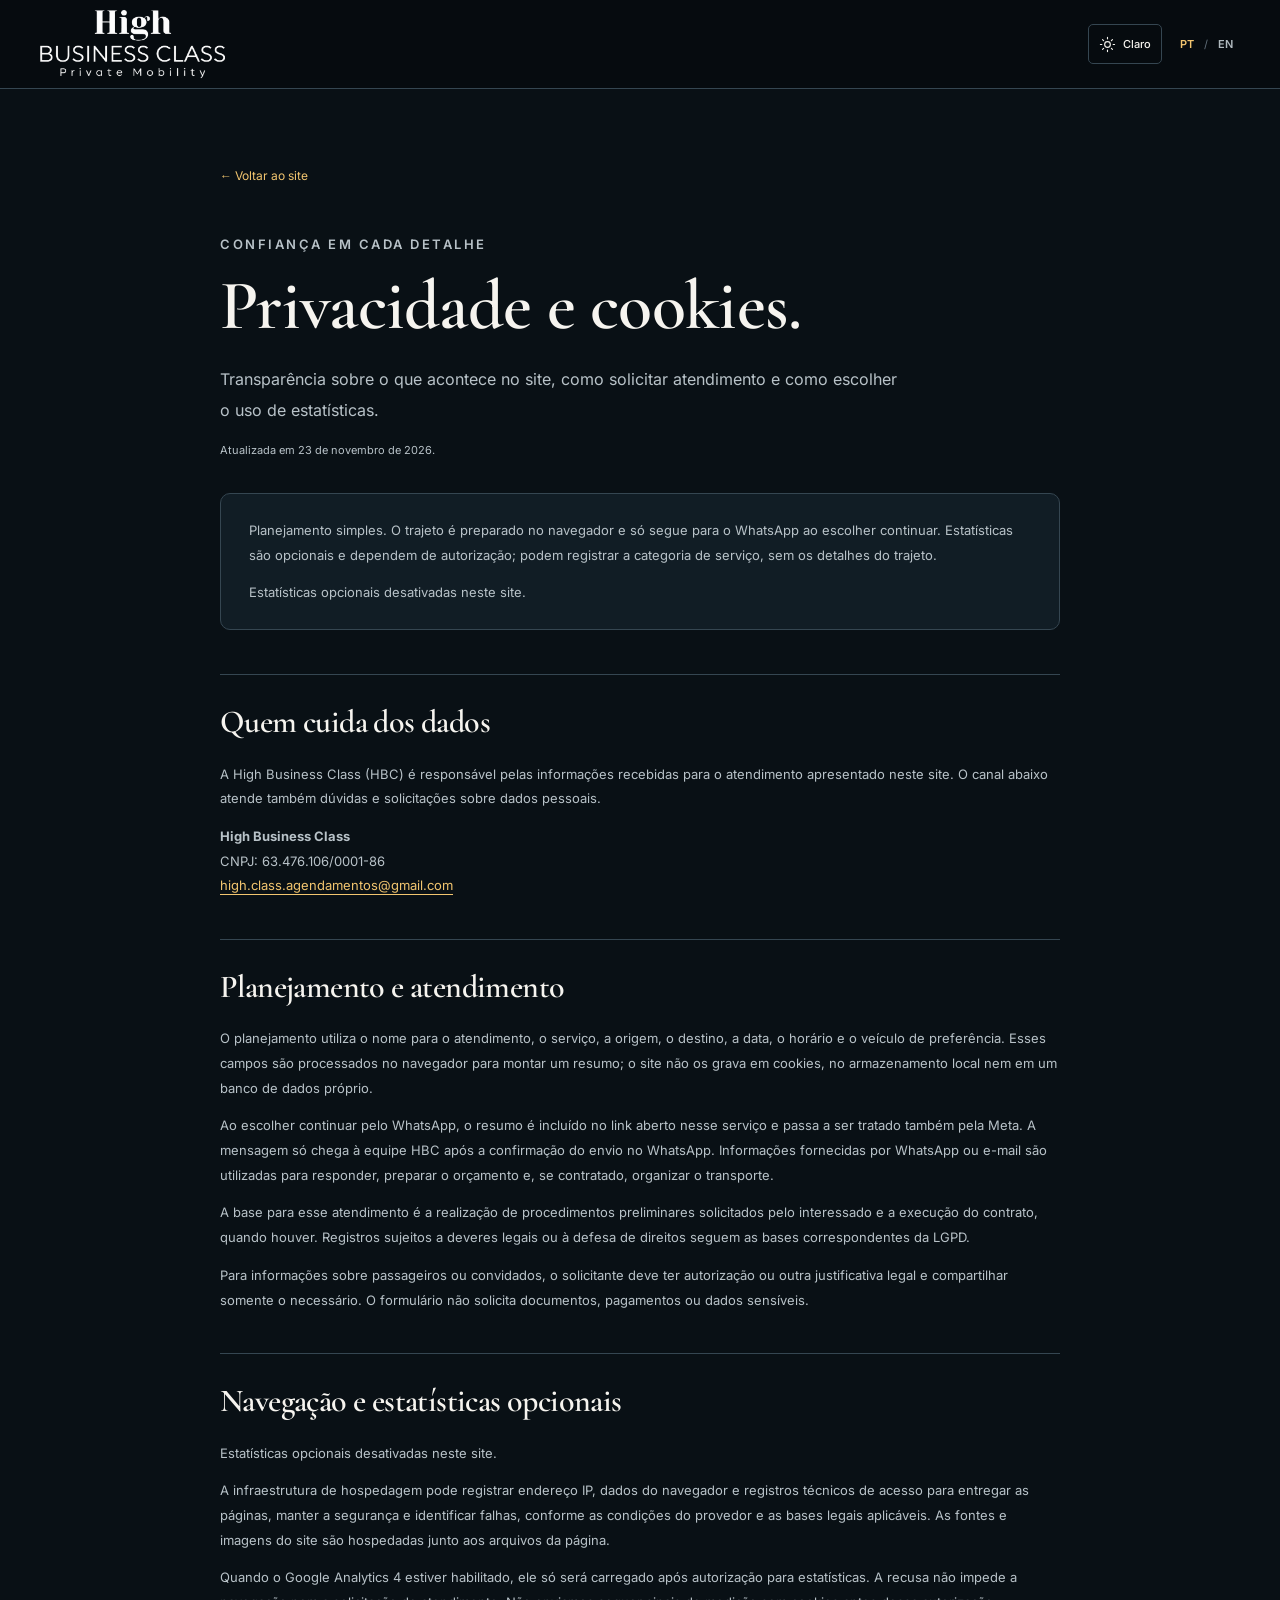
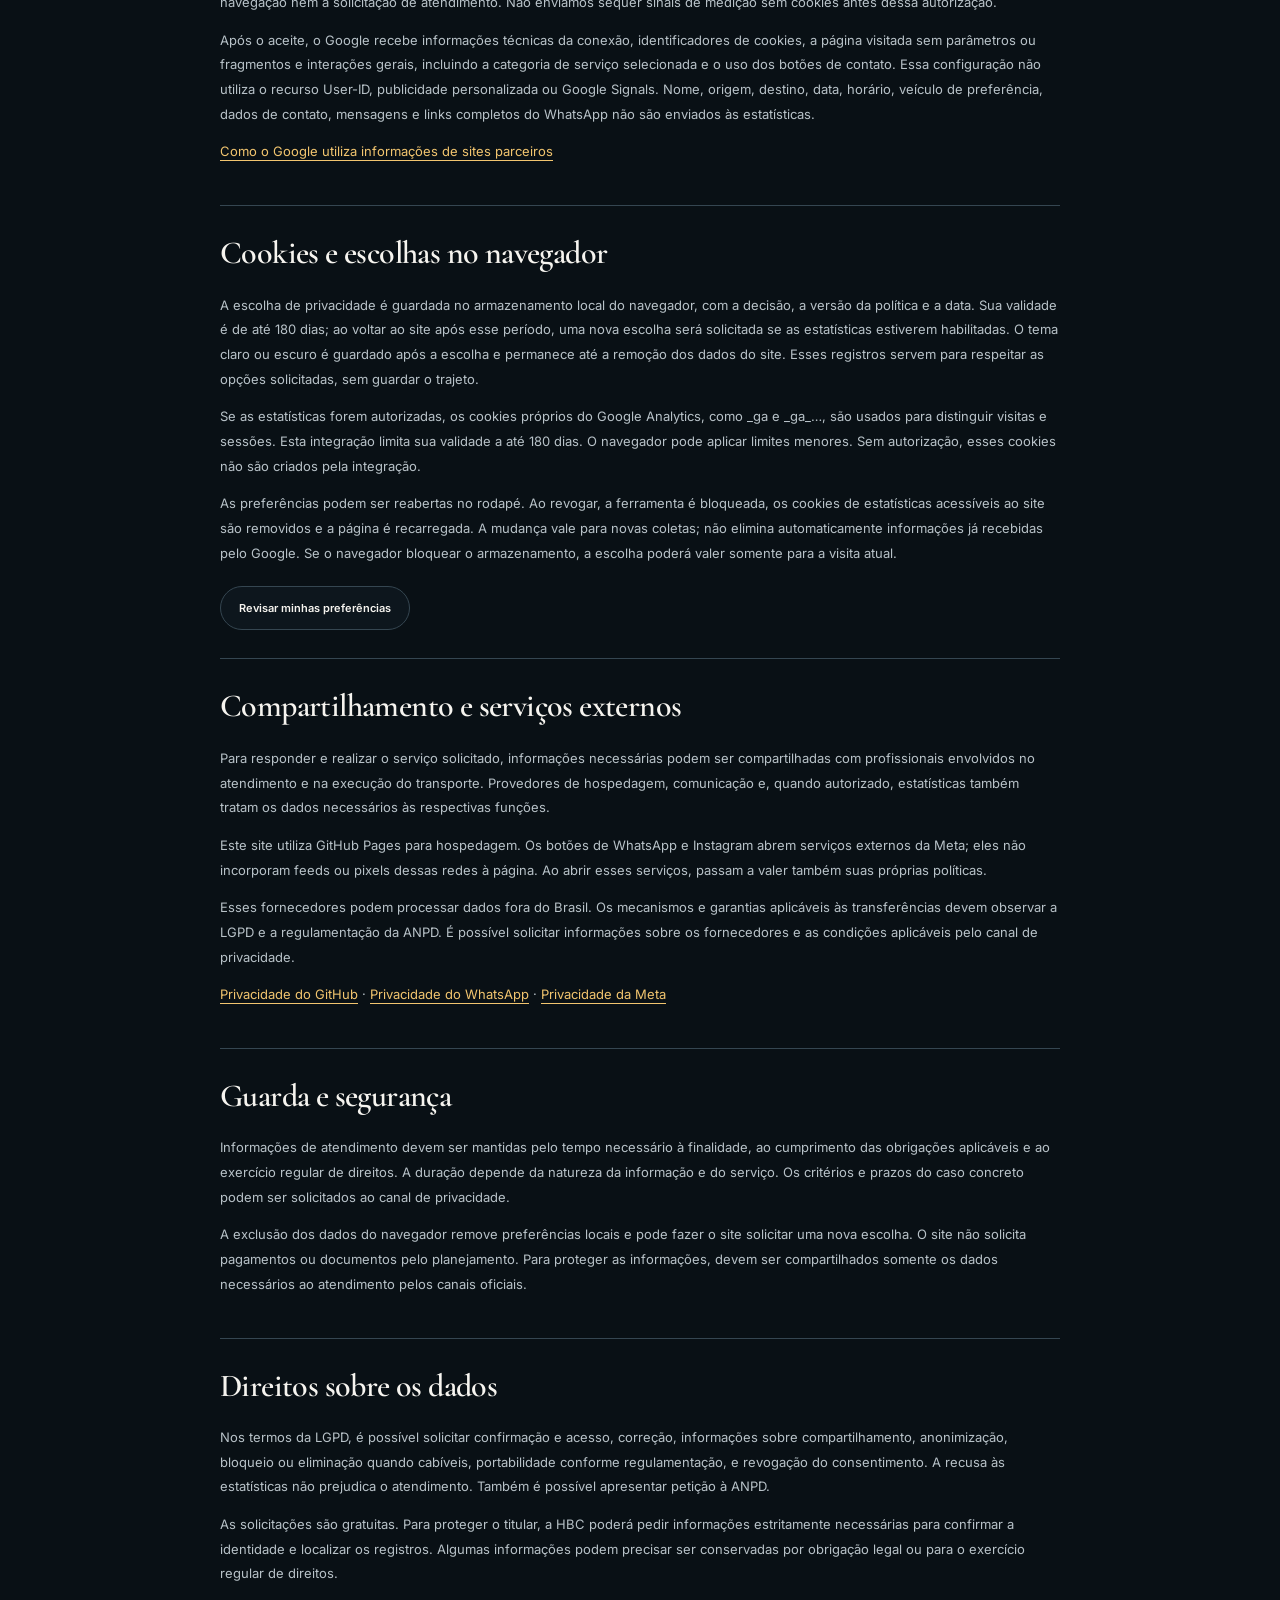
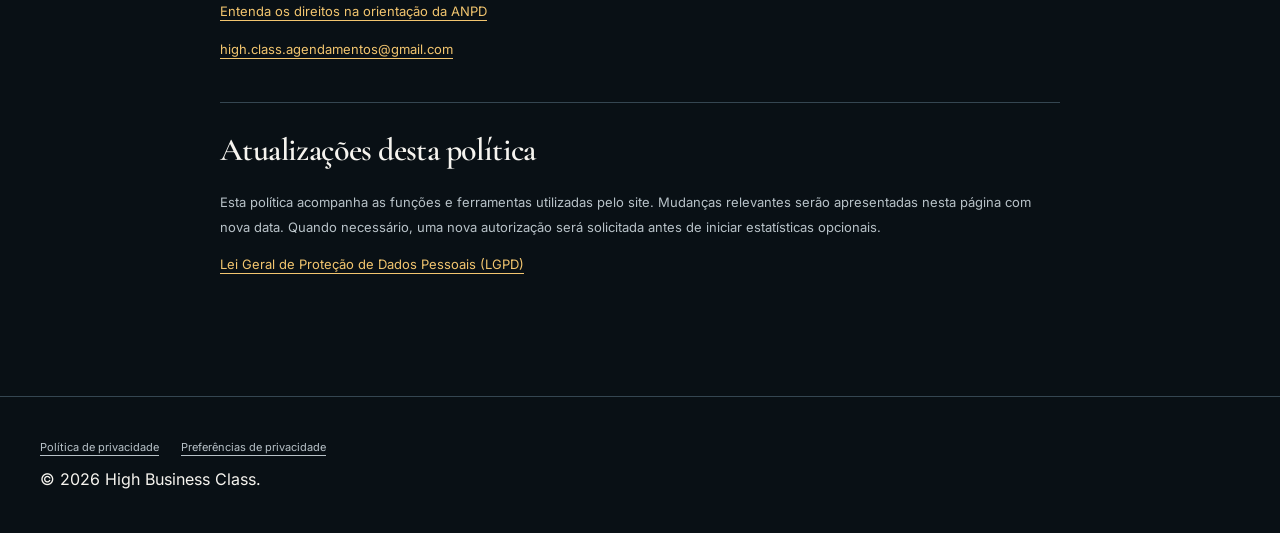
==== commit 7e3bff7e: "melhorando" ====
--- a/versoes/evolucao/privacidade.html
+++ b/versoes/evolucao/privacidade.html
@@ -1,7 +1,7 @@
 <!doctype html>
 <html lang="pt-BR" data-theme="dark"><head><meta charset="utf-8"><meta name="viewport" content="width=device-width,initial-scale=1"><meta name="theme-color" content="#091015"><meta name="description" content="Política de privacidade, proteção de dados e preferências de cookies da High Business Class."><meta name="referrer" content="strict-origin-when-cross-origin"><title>Privacidade e cookies | High Business Class</title><script src="theme-init.js"></script><link rel="preload" href="assets/fonts/inter-latin.woff2" as="font" type="font/woff2" crossorigin><link rel="preload" href="assets/fonts/cormorant-latin.woff2" as="font" type="font/woff2" crossorigin><link rel="stylesheet" href="styles.css"><link rel="stylesheet" href="theme.css"><link rel="stylesheet" href="privacy.css"><script src="config.js" defer></script><script src="privacy-config.js" defer></script><script src="privacy.js" defer></script><script src="theme.js" defer></script></head><body class="privacy-page"><a data-privacy-pt="Pular para o conteúdo" data-privacy-en="Skip to content" class="skip-link" href="#conteudo">Pular para o conteúdo</a><header class="site-header"><div class="wrap header-inner"><a href="index.html" class="brand" aria-label="High Business Class — início" data-privacy-aria-pt="High Business Class — início" data-privacy-aria-en="High Business Class — home"><img class="logo" src="assets/logo-transparente.png" alt="High Business Class" width="1347" height="686"></a><div class="header-actions"><button id="theme-toggle" class="theme-toggle" type="button" aria-label="Ativar tema claro" disabled><svg class="icon theme-sun" viewBox="0 0 24 24" aria-hidden="true"><circle cx="12" cy="12" r="4"/><path d="M12 2v2m0 16v2M2 12h2m16 0h2M5 5l1.5 1.5m11 11L19 19M5 19l1.5-1.5m11-11L19 5"/></svg><svg class="icon theme-moon" viewBox="0 0 24 24" aria-hidden="true"><path d="M20.8 13.4A9 9 0 0 1 10.6 3.2 9 9 0 1 0 20.8 13.4Z"/></svg><span data-theme-label>Claro</span></button><div class="language" role="group" aria-label="Idioma / Language"><button class="lang-btn active" type="button" data-lang="pt" aria-pressed="true" lang="pt-BR">PT</button><span aria-hidden="true">/</span><button class="lang-btn" type="button" data-lang="en" aria-pressed="false" lang="en">EN</button></div></div></div></header><main id="conteudo" class="privacy-page-main"><a data-privacy-pt="← Voltar ao site" data-privacy-en="← Back to the website" href="index.html" class="privacy-back">← Voltar ao site</a><p data-privacy-pt="Confiança em cada detalhe" data-privacy-en="Care in every detail" class="kicker">Confiança em cada detalhe</p><h1 data-privacy-pt="Privacidade e cookies." data-privacy-en="Privacy and cookies.">Privacidade e cookies.</h1><p data-privacy-pt="Transparência sobre o que acontece no site, como solicitar atendimento e como escolher o uso de estatísticas." data-privacy-en="Transparency about what happens on the website, how service requests work and how to choose whether analytics are used." class="privacy-intro">Transparência sobre o que acontece no site, como solicitar atendimento e como escolher o uso de estatísticas.</p><p data-privacy-pt="Atualizada em 23 de novembro de 2026." data-privacy-en="Updated November 23, 2026." class="privacy-updated">Atualizada em 23 de novembro de 2026.</p><div class="privacy-summary"><p data-privacy-pt="Planejamento simples. O trajeto é preparado no navegador e só segue para o WhatsApp ao escolher continuar. Estatísticas são opcionais e dependem de autorização; podem registrar a categoria de serviço, sem os detalhes do trajeto." data-privacy-en="Simple planning. The journey is prepared in the browser and is passed to WhatsApp only when continuing is chosen. Analytics are optional and require permission; they may record the service category without journey details.">Planejamento simples. O trajeto é preparado no navegador e só segue para o WhatsApp ao escolher continuar. Estatísticas são opcionais e dependem de autorização; podem registrar a categoria de serviço, sem os detalhes do trajeto.</p><p data-privacy-status>Estatísticas opcionais desativadas neste site.</p></div><section><h2 data-privacy-pt="Quem cuida dos dados" data-privacy-en="Who handles the data">Quem cuida dos dados</h2><p data-privacy-pt="A High Business Class (HBC) é responsável pelas informações recebidas para o atendimento apresentado neste site. O canal abaixo atende também dúvidas e solicitações sobre dados pessoais." data-privacy-en="High Business Class (HBC) is responsible for information received to provide the services presented on this website. The contact below also handles personal data questions and requests.">A High Business Class (HBC) é responsável pelas informações recebidas para o atendimento apresentado neste site. O canal abaixo atende também dúvidas e solicitações sobre dados pessoais.</p><p><strong data-privacy-controller>High Business Class</strong><br><span data-privacy-tax-id>CNPJ: 63.476.106/0001-86</span><br><a href="mailto:high.class.agendamentos@gmail.com" data-privacy-email>high.class.agendamentos@gmail.com</a></p></section>
-<section><h2 data-privacy-pt="Planejamento e atendimento" data-privacy-en="Journey planning and service">Planejamento e atendimento</h2><p data-privacy-pt="O planejamento utiliza apenas o serviço, a origem, o destino, a data, o horário e o veículo de preferência. Esses campos são processados no navegador para montar um resumo; o site não os grava em cookies, no armazenamento local nem em um banco de dados próprio." data-privacy-en="The planner uses only the service, pick-up, destination, date, time and preferred vehicle. These fields are processed in the browser to create a summary; the website does not save them in cookies, local storage or its own database.">O planejamento utiliza apenas o serviço, a origem, o destino, a data, o horário e o veículo de preferência. Esses campos são processados no navegador para montar um resumo; o site não os grava em cookies, no armazenamento local nem em um banco de dados próprio.</p><p data-privacy-pt="Ao escolher continuar pelo WhatsApp, o resumo é incluído no link aberto nesse serviço e passa a ser tratado também pela Meta. A mensagem só chega à equipe HBC após a confirmação do envio no WhatsApp. Informações fornecidas por WhatsApp ou e-mail são utilizadas para responder, preparar o orçamento e, se contratado, organizar o transporte." data-privacy-en="When continuing on WhatsApp, the summary is included in the link opened on that service and is also processed by Meta. The message reaches the HBC team only after sending is confirmed on WhatsApp. Details provided by WhatsApp or email are used to respond, prepare a quote and, if booked, arrange transportation.">Ao escolher continuar pelo WhatsApp, o resumo é incluído no link aberto nesse serviço e passa a ser tratado também pela Meta. A mensagem só chega à equipe HBC após a confirmação do envio no WhatsApp. Informações fornecidas por WhatsApp ou e-mail são utilizadas para responder, preparar o orçamento e, se contratado, organizar o transporte.</p><p data-privacy-pt="A base para esse atendimento é a realização de procedimentos preliminares solicitados pelo interessado e a execução do contrato, quando houver. Registros sujeitos a deveres legais ou à defesa de direitos seguem as bases correspondentes da LGPD." data-privacy-en="The legal basis for this service is taking preliminary steps requested by the individual and performing a contract, where applicable. Records subject to legal duties or the exercise of legal rights follow the corresponding LGPD bases.">A base para esse atendimento é a realização de procedimentos preliminares solicitados pelo interessado e a execução do contrato, quando houver. Registros sujeitos a deveres legais ou à defesa de direitos seguem as bases correspondentes da LGPD.</p><p data-privacy-pt="Para informações sobre passageiros ou convidados, o solicitante deve ter autorização ou outra justificativa legal e compartilhar somente o necessário. O formulário não solicita documentos, pagamentos ou dados sensíveis." data-privacy-en="For passenger or guest information, the person making the request must have permission or another lawful basis and share only what is necessary. The form does not request identity documents, payments or sensitive data.">Para informações sobre passageiros ou convidados, o solicitante deve ter autorização ou outra justificativa legal e compartilhar somente o necessário. O formulário não solicita documentos, pagamentos ou dados sensíveis.</p></section>
-<section><h2 data-privacy-pt="Navegação e estatísticas opcionais" data-privacy-en="Browsing and optional analytics">Navegação e estatísticas opcionais</h2><p data-privacy-status role="status">Estatísticas opcionais desativadas neste site.</p><p data-privacy-pt="A infraestrutura de hospedagem pode registrar endereço IP, dados do navegador e registros técnicos de acesso para entregar as páginas, manter a segurança e identificar falhas, conforme as condições do provedor e as bases legais aplicáveis. As fontes e imagens do site são hospedadas junto aos arquivos da página." data-privacy-en="The hosting infrastructure may record IP addresses, browser information and technical access logs to deliver pages, maintain security and identify errors, subject to the provider’s terms and applicable legal bases. The website fonts and images are hosted with the page files.">A infraestrutura de hospedagem pode registrar endereço IP, dados do navegador e registros técnicos de acesso para entregar as páginas, manter a segurança e identificar falhas, conforme as condições do provedor e as bases legais aplicáveis. As fontes e imagens do site são hospedadas junto aos arquivos da página.</p><p data-privacy-pt="Quando o Google Analytics 4 estiver habilitado, ele só será carregado após autorização para estatísticas. A recusa não impede a navegação nem a solicitação de atendimento. Não enviamos sequer sinais de medição sem cookies antes dessa autorização." data-privacy-en="When Google Analytics 4 is enabled, it loads only after permission for analytics. Declining does not prevent browsing or requesting service. We do not send even cookieless measurement signals before this permission.">Quando o Google Analytics 4 estiver habilitado, ele só será carregado após autorização para estatísticas. A recusa não impede a navegação nem a solicitação de atendimento. Não enviamos sequer sinais de medição sem cookies antes dessa autorização.</p><p data-privacy-pt="Após o aceite, o Google recebe informações técnicas da conexão, identificadores de cookies, a página visitada sem parâmetros ou fragmentos e interações gerais, incluindo a categoria de serviço selecionada e o uso dos botões de contato. Essa configuração não utiliza o recurso User-ID, publicidade personalizada ou Google Signals. Origem, destino, data, horário, veículo de preferência, dados de contato, mensagens e links completos do WhatsApp não são enviados às estatísticas." data-privacy-en="After acceptance, Google receives connection information, cookie identifiers, the visited page without query strings or fragments, and general interactions, including the selected service category and use of contact buttons. This setup does not use User-ID, personalized advertising or Google Signals. Pick-up, destination, date, time, preferred vehicle, contact details, messages and full WhatsApp links are not sent to analytics.">Após o aceite, o Google recebe informações técnicas da conexão, identificadores de cookies, a página visitada sem parâmetros ou fragmentos e interações gerais, incluindo a categoria de serviço selecionada e o uso dos botões de contato. Essa configuração não utiliza o recurso User-ID, publicidade personalizada ou Google Signals. Origem, destino, data, horário, veículo de preferência, dados de contato, mensagens e links completos do WhatsApp não são enviados às estatísticas.</p><p><a data-privacy-pt="Como o Google utiliza informações de sites parceiros" data-privacy-en="How Google uses information from partner websites" href="https://policies.google.com/technologies/partner-sites?hl=pt-BR" target="_blank" rel="noopener noreferrer">Como o Google utiliza informações de sites parceiros</a></p></section>
+<section><h2 data-privacy-pt="Planejamento e atendimento" data-privacy-en="Journey planning and service">Planejamento e atendimento</h2><p data-privacy-pt="O planejamento utiliza o nome para o atendimento, o serviço, a origem, o destino, a data, o horário e o veículo de preferência. Esses campos são processados no navegador para montar um resumo; o site não os grava em cookies, no armazenamento local nem em um banco de dados próprio." data-privacy-en="The planner uses the name for the enquiry, service, pick-up, destination, date, time and preferred vehicle. These fields are processed in the browser to create a summary; the website does not save them in cookies, local storage or its own database.">O planejamento utiliza o nome para o atendimento, o serviço, a origem, o destino, a data, o horário e o veículo de preferência. Esses campos são processados no navegador para montar um resumo; o site não os grava em cookies, no armazenamento local nem em um banco de dados próprio.</p><p data-privacy-pt="Ao escolher continuar pelo WhatsApp, o resumo é incluído no link aberto nesse serviço e passa a ser tratado também pela Meta. A mensagem só chega à equipe HBC após a confirmação do envio no WhatsApp. Informações fornecidas por WhatsApp ou e-mail são utilizadas para responder, preparar o orçamento e, se contratado, organizar o transporte." data-privacy-en="When continuing on WhatsApp, the summary is included in the link opened on that service and is also processed by Meta. The message reaches the HBC team only after sending is confirmed on WhatsApp. Details provided by WhatsApp or email are used to respond, prepare a quote and, if booked, arrange transportation.">Ao escolher continuar pelo WhatsApp, o resumo é incluído no link aberto nesse serviço e passa a ser tratado também pela Meta. A mensagem só chega à equipe HBC após a confirmação do envio no WhatsApp. Informações fornecidas por WhatsApp ou e-mail são utilizadas para responder, preparar o orçamento e, se contratado, organizar o transporte.</p><p data-privacy-pt="A base para esse atendimento é a realização de procedimentos preliminares solicitados pelo interessado e a execução do contrato, quando houver. Registros sujeitos a deveres legais ou à defesa de direitos seguem as bases correspondentes da LGPD." data-privacy-en="The legal basis for this service is taking preliminary steps requested by the individual and performing a contract, where applicable. Records subject to legal duties or the exercise of legal rights follow the corresponding LGPD bases.">A base para esse atendimento é a realização de procedimentos preliminares solicitados pelo interessado e a execução do contrato, quando houver. Registros sujeitos a deveres legais ou à defesa de direitos seguem as bases correspondentes da LGPD.</p><p data-privacy-pt="Para informações sobre passageiros ou convidados, o solicitante deve ter autorização ou outra justificativa legal e compartilhar somente o necessário. O formulário não solicita documentos, pagamentos ou dados sensíveis." data-privacy-en="For passenger or guest information, the person making the request must have permission or another lawful basis and share only what is necessary. The form does not request identity documents, payments or sensitive data.">Para informações sobre passageiros ou convidados, o solicitante deve ter autorização ou outra justificativa legal e compartilhar somente o necessário. O formulário não solicita documentos, pagamentos ou dados sensíveis.</p></section>
+<section><h2 data-privacy-pt="Navegação e estatísticas opcionais" data-privacy-en="Browsing and optional analytics">Navegação e estatísticas opcionais</h2><p data-privacy-status role="status">Estatísticas opcionais desativadas neste site.</p><p data-privacy-pt="A infraestrutura de hospedagem pode registrar endereço IP, dados do navegador e registros técnicos de acesso para entregar as páginas, manter a segurança e identificar falhas, conforme as condições do provedor e as bases legais aplicáveis. As fontes e imagens do site são hospedadas junto aos arquivos da página." data-privacy-en="The hosting infrastructure may record IP addresses, browser information and technical access logs to deliver pages, maintain security and identify errors, subject to the provider’s terms and applicable legal bases. The website fonts and images are hosted with the page files.">A infraestrutura de hospedagem pode registrar endereço IP, dados do navegador e registros técnicos de acesso para entregar as páginas, manter a segurança e identificar falhas, conforme as condições do provedor e as bases legais aplicáveis. As fontes e imagens do site são hospedadas junto aos arquivos da página.</p><p data-privacy-pt="Quando o Google Analytics 4 estiver habilitado, ele só será carregado após autorização para estatísticas. A recusa não impede a navegação nem a solicitação de atendimento. Não enviamos sequer sinais de medição sem cookies antes dessa autorização." data-privacy-en="When Google Analytics 4 is enabled, it loads only after permission for analytics. Declining does not prevent browsing or requesting service. We do not send even cookieless measurement signals before this permission.">Quando o Google Analytics 4 estiver habilitado, ele só será carregado após autorização para estatísticas. A recusa não impede a navegação nem a solicitação de atendimento. Não enviamos sequer sinais de medição sem cookies antes dessa autorização.</p><p data-privacy-pt="Após o aceite, o Google recebe informações técnicas da conexão, identificadores de cookies, a página visitada sem parâmetros ou fragmentos e interações gerais, incluindo a categoria de serviço selecionada e o uso dos botões de contato. Essa configuração não utiliza o recurso User-ID, publicidade personalizada ou Google Signals. Nome, origem, destino, data, horário, veículo de preferência, dados de contato, mensagens e links completos do WhatsApp não são enviados às estatísticas." data-privacy-en="After acceptance, Google receives connection information, cookie identifiers, the visited page without query strings or fragments, and general interactions, including the selected service category and use of contact buttons. This setup does not use User-ID, personalized advertising or Google Signals. Name, pick-up, destination, date, time, preferred vehicle, contact details, messages and full WhatsApp links are not sent to analytics.">Após o aceite, o Google recebe informações técnicas da conexão, identificadores de cookies, a página visitada sem parâmetros ou fragmentos e interações gerais, incluindo a categoria de serviço selecionada e o uso dos botões de contato. Essa configuração não utiliza o recurso User-ID, publicidade personalizada ou Google Signals. Nome, origem, destino, data, horário, veículo de preferência, dados de contato, mensagens e links completos do WhatsApp não são enviados às estatísticas.</p><p><a data-privacy-pt="Como o Google utiliza informações de sites parceiros" data-privacy-en="How Google uses information from partner websites" href="https://policies.google.com/technologies/partner-sites?hl=pt-BR" target="_blank" rel="noopener noreferrer">Como o Google utiliza informações de sites parceiros</a></p></section>
 <section><h2 data-privacy-pt="Cookies e escolhas no navegador" data-privacy-en="Cookies and browser choices">Cookies e escolhas no navegador</h2><p data-privacy-pt="A escolha de privacidade é guardada no armazenamento local do navegador, com a decisão, a versão da política e a data. Sua validade é de até 180 dias; ao voltar ao site após esse período, uma nova escolha será solicitada se as estatísticas estiverem habilitadas. O tema claro ou escuro é guardado após a escolha e permanece até a remoção dos dados do site. Esses registros servem para respeitar as opções solicitadas, sem guardar o trajeto." data-privacy-en="The privacy choice is saved in the browser’s local storage with the decision, policy version and date. It is valid for up to 180 days; on returning after that period, a new choice will be requested if analytics are enabled. The light or dark theme is saved after selection and remains until site data is removed. These records respect the requested options without storing the journey.">A escolha de privacidade é guardada no armazenamento local do navegador, com a decisão, a versão da política e a data. Sua validade é de até 180 dias; ao voltar ao site após esse período, uma nova escolha será solicitada se as estatísticas estiverem habilitadas. O tema claro ou escuro é guardado após a escolha e permanece até a remoção dos dados do site. Esses registros servem para respeitar as opções solicitadas, sem guardar o trajeto.</p><p data-privacy-pt="Se as estatísticas forem autorizadas, os cookies próprios do Google Analytics, como _ga e _ga_…, são usados para distinguir visitas e sessões. Esta integração limita sua validade a até 180 dias. O navegador pode aplicar limites menores. Sem autorização, esses cookies não são criados pela integração." data-privacy-en="If analytics are allowed, first-party Google Analytics cookies, such as _ga and _ga_…, distinguish visits and sessions. This integration limits their lifetime to up to 180 days. The browser may apply shorter limits. Without permission, this integration does not create these cookies.">Se as estatísticas forem autorizadas, os cookies próprios do Google Analytics, como _ga e _ga_…, são usados para distinguir visitas e sessões. Esta integração limita sua validade a até 180 dias. O navegador pode aplicar limites menores. Sem autorização, esses cookies não são criados pela integração.</p><p data-privacy-pt="As preferências podem ser reabertas no rodapé. Ao revogar, a ferramenta é bloqueada, os cookies de estatísticas acessíveis ao site são removidos e a página é recarregada. A mudança vale para novas coletas; não elimina automaticamente informações já recebidas pelo Google. Se o navegador bloquear o armazenamento, a escolha poderá valer somente para a visita atual." data-privacy-en="Preferences can be reopened in the footer. When permission is withdrawn, the tool is blocked, analytics cookies accessible to the website are removed and the page reloads. This affects new collection; it does not automatically erase information already received by Google. If the browser blocks storage, the choice may apply only to the current visit.">As preferências podem ser reabertas no rodapé. Ao revogar, a ferramenta é bloqueada, os cookies de estatísticas acessíveis ao site são removidos e a página é recarregada. A mudança vale para novas coletas; não elimina automaticamente informações já recebidas pelo Google. Se o navegador bloquear o armazenamento, a escolha poderá valer somente para a visita atual.</p><button data-privacy-pt="Revisar minhas preferências" data-privacy-en="Review my preferences" type="button" class="privacy-choice privacy-preference-button" data-privacy-open hidden>Revisar minhas preferências</button></section>
 <section><h2 data-privacy-pt="Compartilhamento e serviços externos" data-privacy-en="Sharing and external services">Compartilhamento e serviços externos</h2><p data-privacy-pt="Para responder e realizar o serviço solicitado, informações necessárias podem ser compartilhadas com profissionais envolvidos no atendimento e na execução do transporte. Provedores de hospedagem, comunicação e, quando autorizado, estatísticas também tratam os dados necessários às respectivas funções." data-privacy-en="To respond and provide the requested service, necessary information may be shared with professionals involved in handling the request and delivering transportation. Hosting, communication and, when allowed, analytics providers also process information needed for their respective functions.">Para responder e realizar o serviço solicitado, informações necessárias podem ser compartilhadas com profissionais envolvidos no atendimento e na execução do transporte. Provedores de hospedagem, comunicação e, quando autorizado, estatísticas também tratam os dados necessários às respectivas funções.</p><p data-privacy-pt="Este site utiliza GitHub Pages para hospedagem. Os botões de WhatsApp e Instagram abrem serviços externos da Meta; eles não incorporam feeds ou pixels dessas redes à página. Ao abrir esses serviços, passam a valer também suas próprias políticas." data-privacy-en="This website uses GitHub Pages for hosting. The WhatsApp and Instagram buttons open external Meta services; they do not embed feeds or tracking pixels from these networks in the page. When these services are opened, their own policies also apply.">Este site utiliza GitHub Pages para hospedagem. Os botões de WhatsApp e Instagram abrem serviços externos da Meta; eles não incorporam feeds ou pixels dessas redes à página. Ao abrir esses serviços, passam a valer também suas próprias políticas.</p><p data-privacy-pt="Esses fornecedores podem processar dados fora do Brasil. Os mecanismos e garantias aplicáveis às transferências devem observar a LGPD e a regulamentação da ANPD. É possível solicitar informações sobre os fornecedores e as condições aplicáveis pelo canal de privacidade." data-privacy-en="These providers may process data outside Brazil. The applicable transfer mechanisms and safeguards must follow the LGPD and ANPD regulations. Information about providers and the applicable arrangements can be requested through the privacy contact.">Esses fornecedores podem processar dados fora do Brasil. Os mecanismos e garantias aplicáveis às transferências devem observar a LGPD e a regulamentação da ANPD. É possível solicitar informações sobre os fornecedores e as condições aplicáveis pelo canal de privacidade.</p><p><a data-privacy-pt="Privacidade do GitHub" data-privacy-en="GitHub privacy" href="https://docs.github.com/en/site-policy/privacy-policies/github-general-privacy-statement" target="_blank" rel="noopener noreferrer">Privacidade do GitHub</a> · <a data-privacy-pt="Privacidade do WhatsApp" data-privacy-en="WhatsApp privacy" href="https://www.whatsapp.com/legal/privacy-policy" target="_blank" rel="noopener noreferrer">Privacidade do WhatsApp</a> · <a data-privacy-pt="Privacidade da Meta" data-privacy-en="Meta privacy" href="https://www.facebook.com/privacy/policy/" target="_blank" rel="noopener noreferrer">Privacidade da Meta</a></p></section>
 <section><h2 data-privacy-pt="Guarda e segurança" data-privacy-en="Retention and security">Guarda e segurança</h2><p data-privacy-pt="Informações de atendimento devem ser mantidas pelo tempo necessário à finalidade, ao cumprimento das obrigações aplicáveis e ao exercício regular de direitos. A duração depende da natureza da informação e do serviço. Os critérios e prazos do caso concreto podem ser solicitados ao canal de privacidade." data-privacy-en="Service information should be retained for the time needed for its purpose, applicable obligations and the exercise of legal rights. The period depends on the information and service involved. The criteria and timeframes applicable to a specific case can be requested through the privacy contact.">Informações de atendimento devem ser mantidas pelo tempo necessário à finalidade, ao cumprimento das obrigações aplicáveis e ao exercício regular de direitos. A duração depende da natureza da informação e do serviço. Os critérios e prazos do caso concreto podem ser solicitados ao canal de privacidade.</p><p data-privacy-pt="A exclusão dos dados do navegador remove preferências locais e pode fazer o site solicitar uma nova escolha. O site não solicita pagamentos ou documentos pelo planejamento. Para proteger as informações, devem ser compartilhados somente os dados necessários ao atendimento pelos canais oficiais." data-privacy-en="Deleting browser site data removes local preferences and may prompt a new choice. The planner does not request payments or identity documents. To protect information, only details needed for the service should be shared through official channels.">A exclusão dos dados do navegador remove preferências locais e pode fazer o site solicitar uma nova escolha. O site não solicita pagamentos ou documentos pelo planejamento. Para proteger as informações, devem ser compartilhados somente os dados necessários ao atendimento pelos canais oficiais.</p></section>
@@ -11,4 +11,4 @@
 <div class="privacy-banner-actions"><button data-privacy-pt="Rejeitar estatísticas" data-privacy-en="Reject analytics" type="button" class="privacy-choice" data-privacy-reject>Rejeitar estatísticas</button><button data-privacy-pt="Aceitar estatísticas" data-privacy-en="Accept analytics" type="button" class="privacy-choice" data-privacy-accept>Aceitar estatísticas</button><button data-privacy-pt="Escolher preferências" data-privacy-en="Choose preferences" type="button" class="privacy-link-button" data-privacy-open>Escolher preferências</button></div>
 </aside>
 <dialog id="privacy-dialog" class="privacy-dialog" aria-labelledby="privacy-dialog-title" aria-describedby="privacy-dialog-description" aria-modal="true">
-<div class="privacy-dialog-heading"><h2 data-privacy-pt="Privacidade, com clareza." data-privacy-en="Privacy, made clear." id="privacy-dialog-title">Privacidade, com clareza.</h2><button class="privacy-close" type="button" data-privacy-close aria-label="Fechar preferências" data-privacy-aria-pt="Fechar preferências" data-privacy-aria-en="Close preferences">×</button></div><p data-privacy-pt="As funções do site continuam disponíveis em qualquer escolha. É possível alterar a autorização a qualquer momento neste painel." data-privacy-en="The website remains available whichever option is chosen. Permission can be changed at any time in this panel." id="privacy-dialog-description">As funções do site continuam disponíveis em qualquer escolha. É possível alterar a autorização a qualquer momento neste painel.</p><div class="privacy-category"><h3><span data-privacy-pt="Funcionamento e preferências" data-privacy-en="Functionality and preferences">Funcionamento e preferências</span><span data-privacy-pt="Sempre disponíveis" data-privacy-en="Always available">Sempre disponíveis</span></h3><p data-privacy-pt="Guardamos a escolha de privacidade e o tema solicitado no próprio navegador. Os dados do planejamento não são gravados nesse armazenamento." data-privacy-en="The privacy choice and selected theme are saved in the browser itself. Journey details are not saved in this storage.">Guardamos a escolha de privacidade e o tema solicitado no próprio navegador. Os dados do planejamento não são gravados nesse armazenamento.</p></div><div class="privacy-category"><label for="privacy-analytics"><span data-privacy-pt="Estatísticas de navegação" data-privacy-en="Browsing analytics">Estatísticas de navegação</span><input id="privacy-analytics" type="checkbox" disabled></label><p data-privacy-pt="Se autorizado, o Google Analytics utiliza cookies para medir visitas, interações gerais e a categoria de serviço. Origem, destino, data, horário, veículo de preferência, mensagens e contatos ficam de fora. Sem publicidade personalizada." data-privacy-en="If allowed, Google Analytics uses cookies to measure visits, general interactions and the service category. Pick-up, destination, date, time, preferred vehicle, messages and contact details are excluded. No personalized advertising.">Se autorizado, o Google Analytics utiliza cookies para medir visitas, interações gerais e a categoria de serviço. Origem, destino, data, horário, veículo de preferência, mensagens e contatos ficam de fora. Sem publicidade personalizada.</p><p data-privacy-status role="status">Estatísticas opcionais desativadas neste site.</p></div><p data-privacy-pt="Ao retirar uma autorização já ativa, a página será atualizada para interromper a ferramenta. Isso não apaga automaticamente dados enviados anteriormente; a exclusão pode ser solicitada pelo canal indicado na política." data-privacy-en="When existing permission is withdrawn, the page will reload to stop the tool. This does not automatically erase data already sent; deletion can be requested using the contact in the policy.">Ao retirar uma autorização já ativa, a página será atualizada para interromper a ferramenta. Isso não apaga automaticamente dados enviados anteriormente; a exclusão pode ser solicitada pelo canal indicado na política.</p><p><a data-privacy-pt="Conheça a política de privacidade" data-privacy-en="View the privacy policy" href="privacidade.html" data-privacy-policy-link>Conheça a política de privacidade</a></p><p data-privacy-storage-note role="status" hidden></p><div class="privacy-dialog-actions"><button data-privacy-pt="Rejeitar estatísticas" data-privacy-en="Reject analytics" type="button" class="privacy-choice" data-privacy-reject>Rejeitar estatísticas</button><button data-privacy-pt="Aceitar estatísticas" data-privacy-en="Accept analytics" type="button" class="privacy-choice" data-privacy-accept>Aceitar estatísticas</button><button data-privacy-pt="Salvar preferências" data-privacy-en="Save preferences" type="button" class="privacy-choice privacy-save" data-privacy-save>Salvar preferências</button></div></dialog></body></html>
+<div class="privacy-dialog-heading"><h2 data-privacy-pt="Privacidade, com clareza." data-privacy-en="Privacy, made clear." id="privacy-dialog-title">Privacidade, com clareza.</h2><button class="privacy-close" type="button" data-privacy-close aria-label="Fechar preferências" data-privacy-aria-pt="Fechar preferências" data-privacy-aria-en="Close preferences">×</button></div><p data-privacy-pt="As funções do site continuam disponíveis em qualquer escolha. É possível alterar a autorização a qualquer momento neste painel." data-privacy-en="The website remains available whichever option is chosen. Permission can be changed at any time in this panel." id="privacy-dialog-description">As funções do site continuam disponíveis em qualquer escolha. É possível alterar a autorização a qualquer momento neste painel.</p><div class="privacy-category"><h3><span data-privacy-pt="Funcionamento e preferências" data-privacy-en="Functionality and preferences">Funcionamento e preferências</span><span data-privacy-pt="Sempre disponíveis" data-privacy-en="Always available">Sempre disponíveis</span></h3><p data-privacy-pt="Guardamos a escolha de privacidade e o tema solicitado no próprio navegador. Os dados do planejamento não são gravados nesse armazenamento." data-privacy-en="The privacy choice and selected theme are saved in the browser itself. Journey details are not saved in this storage.">Guardamos a escolha de privacidade e o tema solicitado no próprio navegador. Os dados do planejamento não são gravados nesse armazenamento.</p></div><div class="privacy-category"><label for="privacy-analytics"><span data-privacy-pt="Estatísticas de navegação" data-privacy-en="Browsing analytics">Estatísticas de navegação</span><input id="privacy-analytics" type="checkbox" disabled></label><p data-privacy-pt="Se autorizado, o Google Analytics utiliza cookies para medir visitas, interações gerais e a categoria de serviço. Nome, origem, destino, data, horário, veículo de preferência, mensagens e contatos ficam de fora. Sem publicidade personalizada." data-privacy-en="If allowed, Google Analytics uses cookies to measure visits, general interactions and the service category. Name, pick-up, destination, date, time, preferred vehicle, messages and contact details are excluded. No personalized advertising.">Se autorizado, o Google Analytics utiliza cookies para medir visitas, interações gerais e a categoria de serviço. Nome, origem, destino, data, horário, veículo de preferência, mensagens e contatos ficam de fora. Sem publicidade personalizada.</p><p data-privacy-status role="status">Estatísticas opcionais desativadas neste site.</p></div><p data-privacy-pt="Ao retirar uma autorização já ativa, a página será atualizada para interromper a ferramenta. Isso não apaga automaticamente dados enviados anteriormente; a exclusão pode ser solicitada pelo canal indicado na política." data-privacy-en="When existing permission is withdrawn, the page will reload to stop the tool. This does not automatically erase data already sent; deletion can be requested using the contact in the policy.">Ao retirar uma autorização já ativa, a página será atualizada para interromper a ferramenta. Isso não apaga automaticamente dados enviados anteriormente; a exclusão pode ser solicitada pelo canal indicado na política.</p><p><a data-privacy-pt="Conheça a política de privacidade" data-privacy-en="View the privacy policy" href="privacidade.html" data-privacy-policy-link>Conheça a política de privacidade</a></p><p data-privacy-storage-note role="status" hidden></p><div class="privacy-dialog-actions"><button data-privacy-pt="Rejeitar estatísticas" data-privacy-en="Reject analytics" type="button" class="privacy-choice" data-privacy-reject>Rejeitar estatísticas</button><button data-privacy-pt="Aceitar estatísticas" data-privacy-en="Accept analytics" type="button" class="privacy-choice" data-privacy-accept>Aceitar estatísticas</button><button data-privacy-pt="Salvar preferências" data-privacy-en="Save preferences" type="button" class="privacy-choice privacy-save" data-privacy-save>Salvar preferências</button></div></dialog></body></html>
